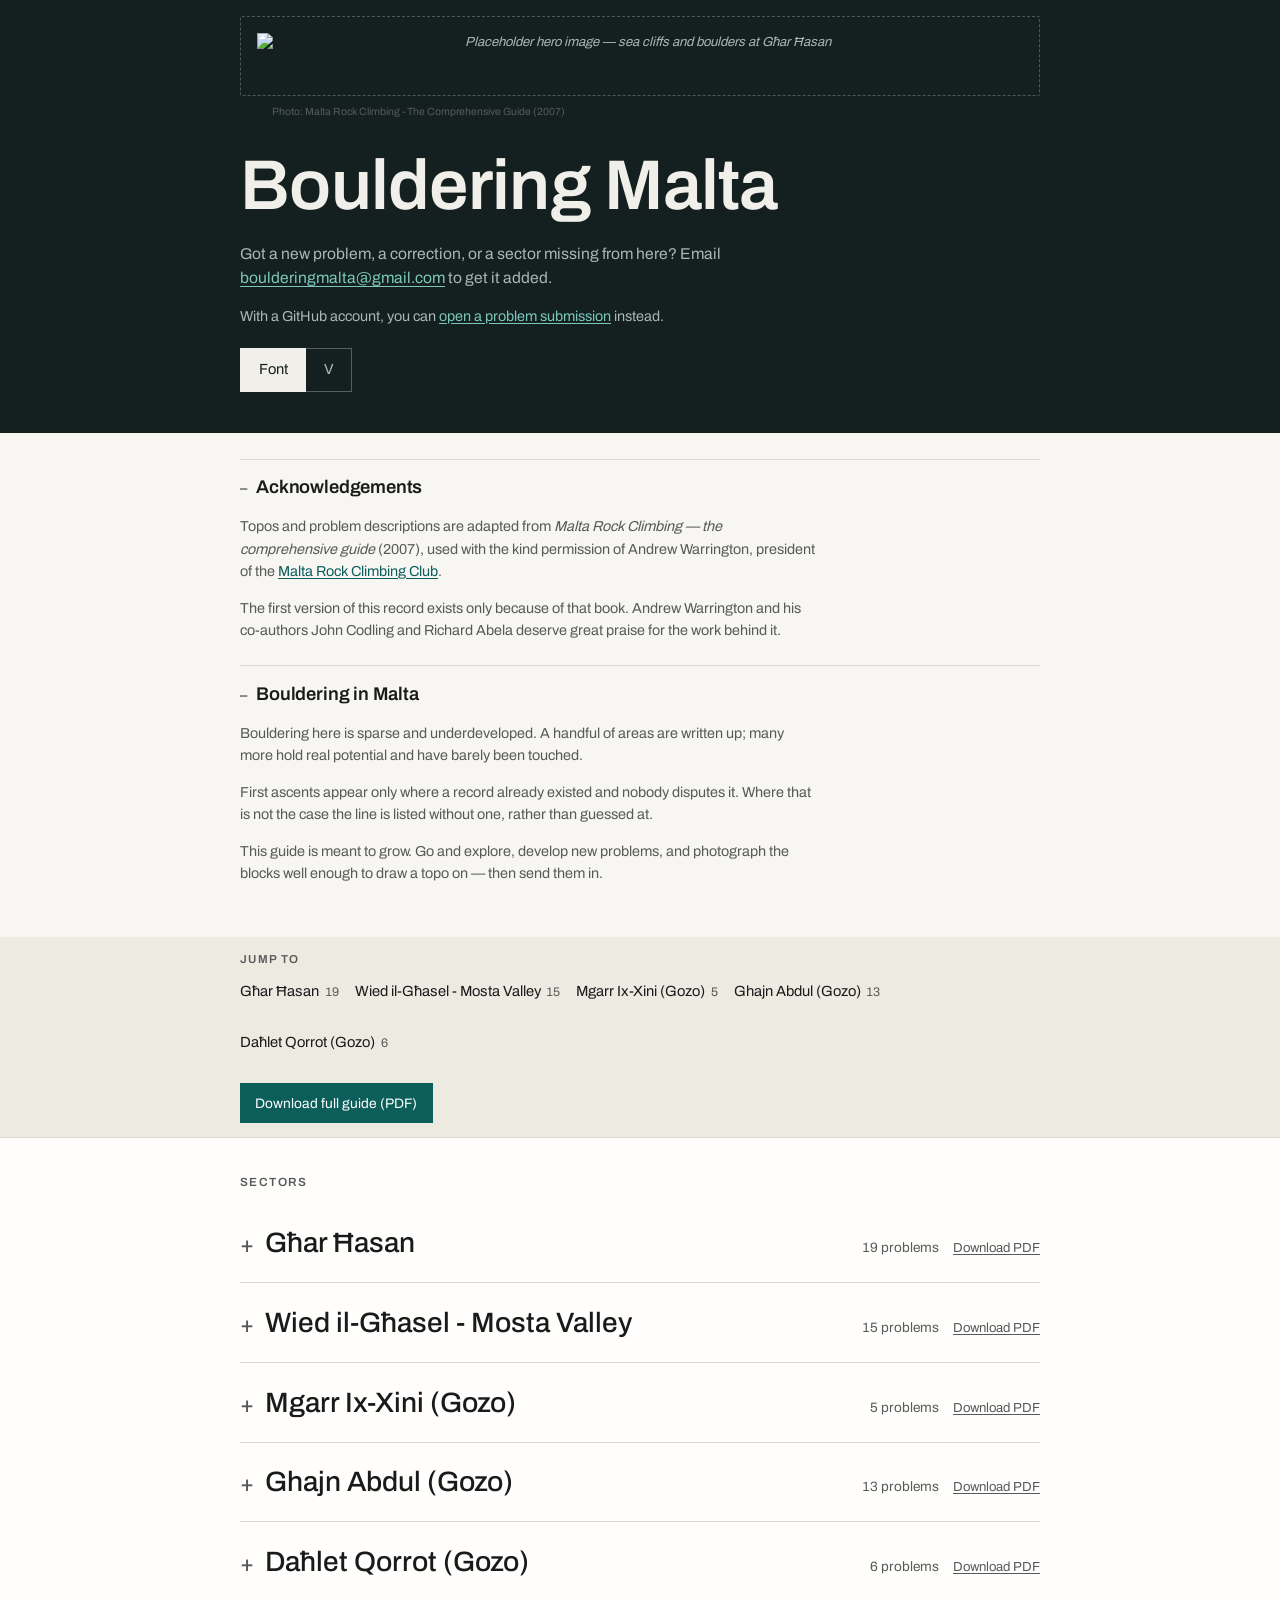
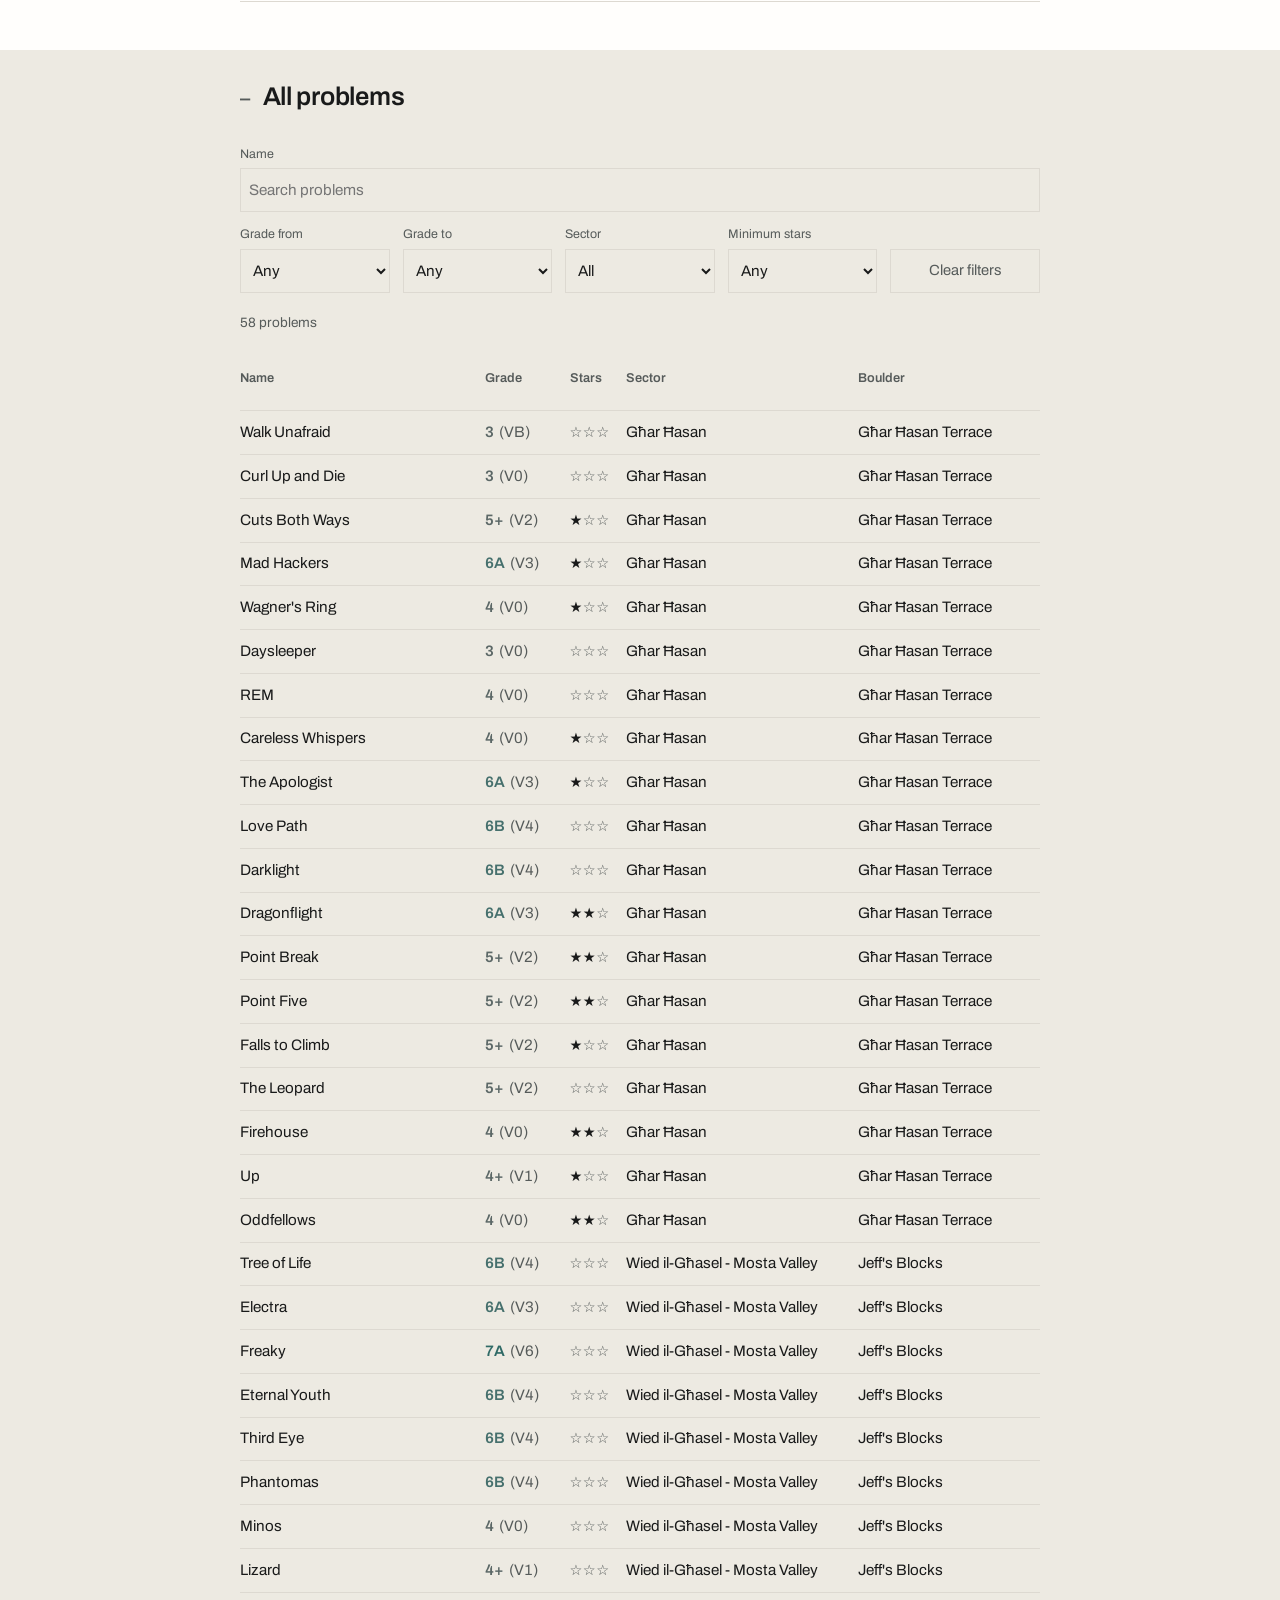
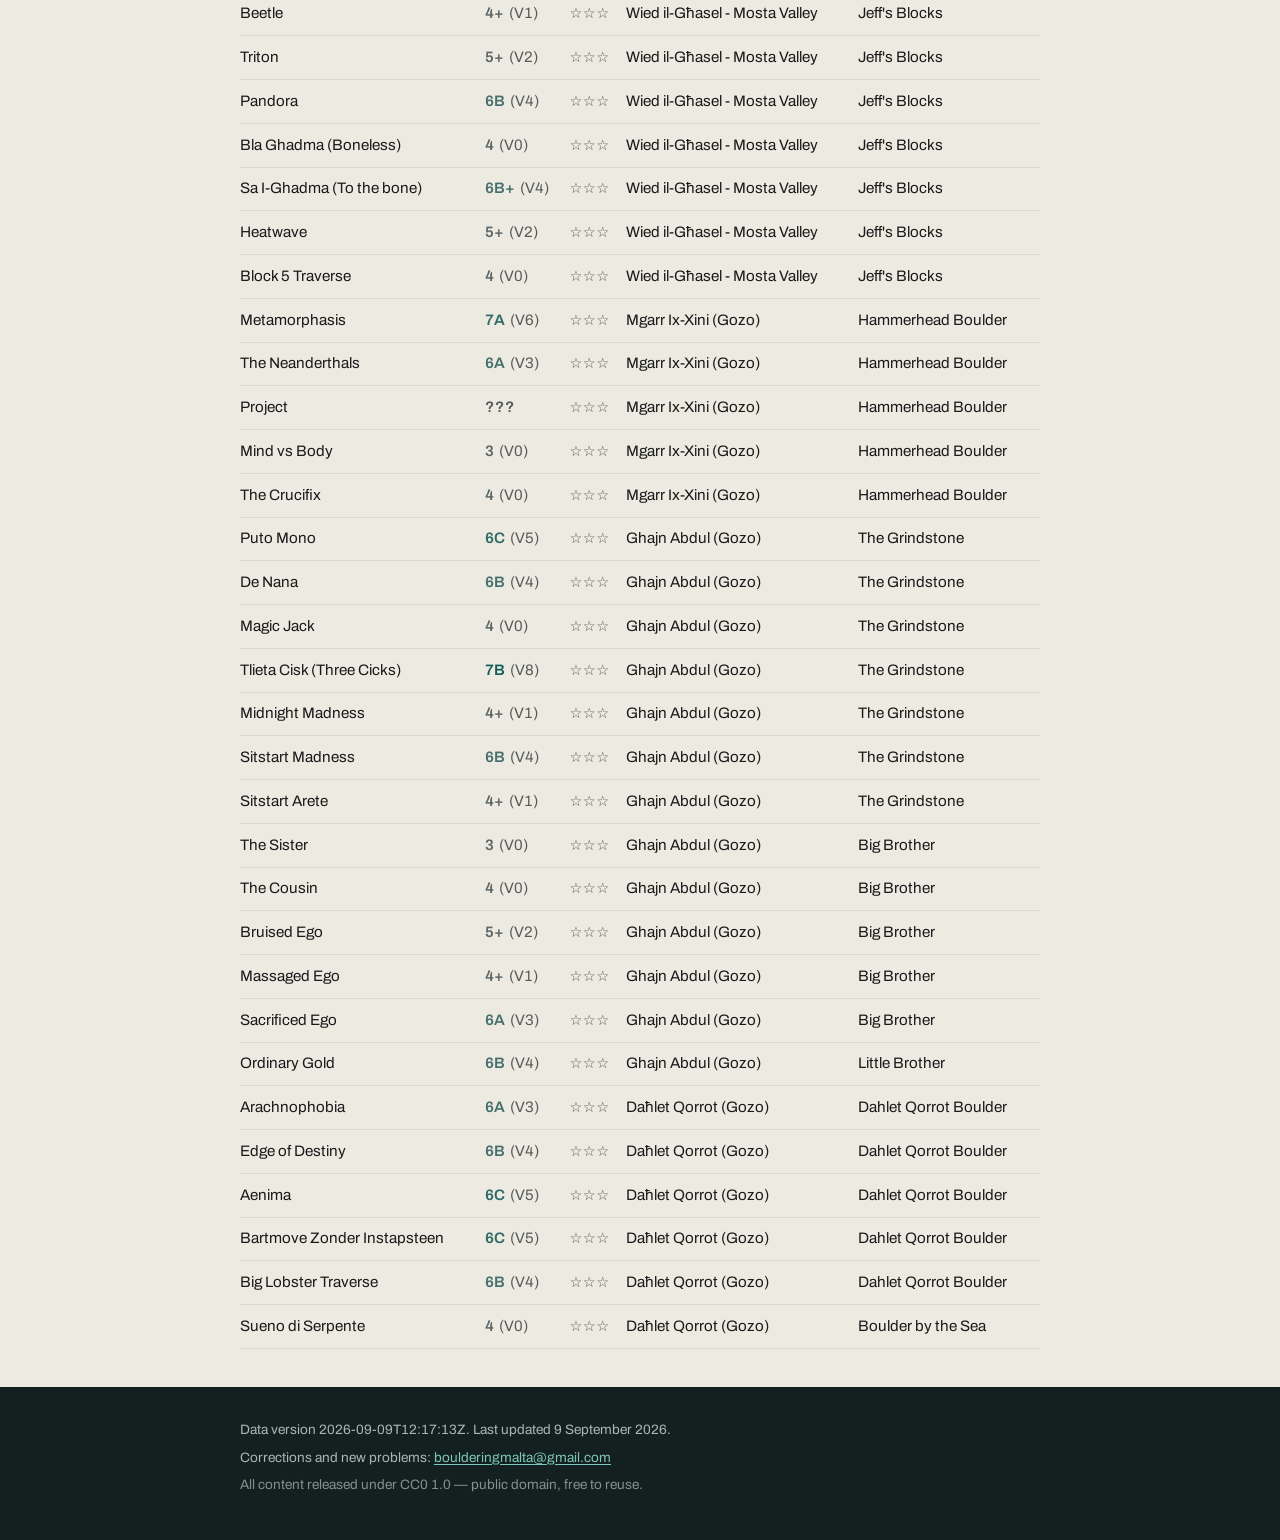
==== index.html @ 11563ea5 "Text changes" ====
<!doctype html>
<html lang="en">
<head>
<meta charset="utf-8">
<meta name="viewport" content="width=device-width, initial-scale=1">
<title>Bouldering Malta</title>
<meta name="description" content="A bouldering guide to Malta. Sectors, topos, grades and problem descriptions. Free to use.">
<meta name="theme-color" content="#14201f">
<link rel="preload" href="fonts/archivo-latin.woff2" as="font" type="font/woff2" crossorigin>
<link rel="preload" href="fonts/archivo-latin-ext.woff2" as="font" type="font/woff2" crossorigin>
<link rel="stylesheet" href="css/style.css">
<link rel="stylesheet" href="css/print.css" media="print">
</head>
<body class="grade-font">

<a class="skip-link" href="#sector-index">Skip to sectors</a>

<header class="band band-cover">
  <div class="band-inner masthead">
    <div id="hero" class="hero"></div>

    <div class="masthead-text">
      <h1>Bouldering Malta</h1>

      <p class="contact">
        Got a new problem, a correction, or a sector missing from here?
        Email <a href="mailto:boulderingmalta@gmail.com" id="contact-email">boulderingmalta@gmail.com</a>
        to get it added.
      </p>
      <p class="contact contact-alt">
        With a GitHub account, you can
        <a href="#" id="issue-link" rel="noopener">open a problem submission</a> instead.
      </p>

      <div class="grade-toggle" role="group" aria-label="Grade scale">
        <button type="button" id="scale-font" class="is-active" aria-pressed="true">Font</button>
        <button type="button" id="scale-v" aria-pressed="false">V</button>
      </div>
    </div>
  </div>
</header>

<main>
  <section class="band band-intro" aria-label="About this guide">
    <div class="band-inner">
      <p id="load-error" class="load-error" hidden>
        The guide data could not be loaded. Check your connection and reload the page.
        If it keeps failing, email <a href="mailto:boulderingmalta@gmail.com">boulderingmalta@gmail.com</a>.
      </p>

      <section class="note" aria-labelledby="ack-h">
        <details open>
          <summary><h2 id="ack-h">Acknowledgements</h2></summary>
          <p>
            Topos and problem descriptions are adapted from
            <cite>Malta Rock Climbing &mdash; the comprehensive guide</cite> (2007), used with
            the kind permission of Andrew Warrington, president of the
            <a href="https://www.climbmalta.com/" rel="noopener">Malta Rock Climbing Club</a>.
          </p>
          <p>
            The first version of this record exists only because of that book. Andrew
            Warrington and his co-authors John Codling and Richard Abela deserve great
            praise for the work behind it.
          </p>
        </details>
      </section>

      <section class="note" aria-labelledby="about-h">
        <details open>
          <summary><h2 id="about-h">Bouldering in Malta</h2></summary>
          <p>
            Bouldering here is sparse and underdeveloped. A handful of areas are written up;
            many more hold real potential and have barely been touched.
          </p>
          <p>
            First ascents appear only where a record already existed and nobody disputes it.
            Where that is not the case the line is listed without one, rather than guessed at.
          </p>
          <p>
            This guide is meant to grow. Go and explore, develop new problems, and photograph
            the blocks well enough to draw a topo on &mdash; then send them in.
          </p>
        </details>
      </section>
    </div>
  </section>

  <nav id="sector-index" class="band band-jump" aria-label="Jump to a sector">
    <div class="band-inner jump">
      <span class="jump-label">Jump to</span>
      <ul id="sector-index-list" class="jump-list"></ul>
      <button type="button" id="print-all" class="btn btn-solid">Download full guide (PDF)</button>
    </div>
  </nav>

  <div class="band band-sectors">
    <div class="band-inner">
      <h2 class="band-title">Sectors</h2>
      <div id="sectors"></div>
    </div>
  </div>

  <section id="catalog" class="band band-catalog catalog" aria-labelledby="catalog-h">
    <div class="band-inner">
    <details id="catalog-details" open>
      <summary><h2 id="catalog-h">All problems</h2></summary>

      <div class="filters">
        <div class="filter filter-name">
          <label for="f-name">Name</label>
          <input type="search" id="f-name" placeholder="Search problems" autocomplete="off">
        </div>
        <div class="filter">
          <label for="f-grade-from">Grade from</label>
          <select id="f-grade-from"></select>
        </div>
        <div class="filter">
          <label for="f-grade-to">Grade to</label>
          <select id="f-grade-to"></select>
        </div>
        <div class="filter">
          <label for="f-sector">Sector</label>
          <select id="f-sector"></select>
        </div>
        <div class="filter">
          <label for="f-stars">Minimum stars</label>
          <select id="f-stars">
            <option value="0">Any</option>
            <option value="1">★</option>
            <option value="2">★★</option>
            <option value="3">★★★</option>
          </select>
        </div>
        <button type="button" id="f-clear" class="btn btn-quiet">Clear filters</button>
      </div>

      <p id="result-count" class="result-count" aria-live="polite"></p>
      <p id="no-results" class="no-results" hidden>No problems match these filters.</p>

      <table id="catalog-table" class="catalog-table">
        <thead>
          <tr>
            <th scope="col">Name</th>
            <th scope="col" aria-sort="none" id="th-grade">
              <button type="button" id="sort-grade">Grade<span class="sort-mark" aria-hidden="true"></span></button>
            </th>
            <th scope="col">Stars</th>
            <th scope="col">Sector</th>
            <th scope="col">Boulder</th>
          </tr>
        </thead>
        <tbody id="catalog-body"></tbody>
      </table>
    </details>
    </div>
  </section>
</main>

<footer class="band band-footer page-footer">
  <div class="band-inner">
  <p id="footer-meta"></p>
  <p>
    Corrections and new problems:
    <a href="mailto:boulderingmalta@gmail.com">boulderingmalta@gmail.com</a>
  </p>
  <p class="licence">All content released under CC0 1.0 — public domain, free to reuse.</p>
  </div>
</footer>

<div id="print-footer" class="print-footer" aria-hidden="true"></div>

<div id="lightbox" class="lightbox" hidden role="dialog" aria-modal="true" aria-labelledby="lb-caption">
  <button type="button" id="lb-close" class="lb-close" aria-label="Close image">&times;</button>
  <div class="lb-stage" id="lb-stage"></div>
  <p class="lb-caption" id="lb-caption"></p>
</div>

<script type="module" src="js/app.js"></script>
</body>
</html>
---- css/style.css ----
/* Malta Bouldering — screen styles
   Type-led, near-black on off-white, one accent, no decorative borders. */

/* Archivo, self-hosted so the guide pulls nothing from a third party.

   These are Google's own subset builds of the variable font, so one file per
   subset covers the whole 100-900 weight axis — hence `font-weight: 100 900`
   rather than a file per weight. The latin-ext file is not optional here: it
   carries Ħ ħ Ġ ġ Ż ż Ċ ċ, without which Maltese sector names break mid-word.

   Licence: SIL OFL 1.1, see fonts/OFL.txt. */
@font-face {
  font-family: "Archivo";
  font-style: normal;
  font-weight: 100 900;
  font-display: swap;
  src: url("../fonts/archivo-latin.woff2") format("woff2");
  unicode-range: U+0000-00FF, U+0131, U+0152-0153, U+02BB-02BC, U+02C6, U+02DA,
    U+02DC, U+0304, U+0308, U+0329, U+2000-206F, U+20AC, U+2122, U+2191, U+2193,
    U+2212, U+2215, U+FEFF, U+FFFD;
}
@font-face {
  font-family: "Archivo";
  font-style: normal;
  font-weight: 100 900;
  font-display: swap;
  src: url("../fonts/archivo-latin-ext.woff2") format("woff2");
  unicode-range: U+0100-02BA, U+02BD-02C5, U+02C7-02CC, U+02CE-02D7, U+02DD-02FF,
    U+0304, U+0308, U+0329, U+1D00-1DBF, U+1E00-1E9F, U+1EF2-1EFF, U+2020,
    U+20A0-20AB, U+20AD-20C0, U+2113, U+2C60-2C7F, U+A720-A7FF;
}

:root {
  /* Bands. Each region of the page gets its own tone, edge to edge, so the
     separation comes from the surface rather than from borders or shadows. */
  --deep: #14201f;
  --deep-ink: #f1efe9;
  --deep-soft: #a9b6b3;
  --deep-accent: #7cc7bd;
  --paper: #f7f6f3;
  --raised: #fffefc;
  --tint: #edeae2;

  --bg: #f7f6f3;
  --ink: #191a1a;
  --ink-soft: #565b5a;
  --rule: #ddd9d1;
  --accent: #0b5e5a;
  --accent-soft: #e3ece9;

  /* grade ramp: one hue family, easy (muted) to hard (saturated, dark) */
  --g1: #5c6867;
  --g2: #46706d;
  --g3: #2f6a66;
  --g4: #135e5a;
  --g5: #0a4744;

  /* Both roles are Archivo now. They stay as separate tokens so a second face
     can be reintroduced for either role without touching every rule. */
  --display: "Archivo", ui-sans-serif, system-ui, -apple-system, "Segoe UI", Roboto, sans-serif;
  --text: "Archivo", ui-sans-serif, system-ui, -apple-system, "Segoe UI", Roboto, sans-serif;

  --measure: 36rem;
  --pad: 1.25rem;
}

*, *::before, *::after { box-sizing: border-box; }

html { -webkit-text-size-adjust: 100%; }

body {
  margin: 0;
  background: var(--bg);
  color: var(--ink);
  font-family: var(--text);
  font-size: 17px;
  line-height: 1.55;
  font-variant-numeric: tabular-nums;
}

/* ---------- bands ---------- */

.band { width: 100%; }
.band-inner {
  max-width: 54rem;
  margin: 0 auto;
  padding-left: var(--pad);
  padding-right: var(--pad);
}

.band-cover   { background: var(--deep); color: var(--deep-ink); }
.band-intro   { background: var(--paper); }
.band-jump    { background: var(--tint); border-bottom: 1px solid var(--rule); }
.band-sectors { background: var(--raised); }
.band-catalog { background: var(--tint); }
.band-footer  { background: var(--deep); color: var(--deep-soft); }

.band-intro   > .band-inner { padding-top: 1.6rem; padding-bottom: 1.6rem; }
.band-jump    > .band-inner { padding-top: 0.85rem; padding-bottom: 0.85rem; }
.band-sectors > .band-inner { padding-top: 2.4rem; padding-bottom: 3rem; }
.band-catalog > .band-inner { padding-top: 1rem; padding-bottom: 2.4rem; }
.band-footer  > .band-inner { padding-top: 2rem; padding-bottom: 2.4rem; }

/* The label that opens a band, distinct from the serif headings inside it. */
.band-title {
  font-family: var(--text);
  font-size: 0.74rem;
  font-weight: 600;
  letter-spacing: 0.12em;
  text-transform: uppercase;
  color: var(--ink-soft);
  margin-bottom: 0.9rem;
}

h1, h2, h3 {
  font-family: var(--display);
  font-weight: 600;
  line-height: 1.1;
  margin: 0;
  letter-spacing: -0.01em;
}

h1 { font-size: 2.6rem; }
h2 { font-size: 1.6rem; }
h3 { font-size: 1.22rem; }

p { margin: 0 0 0.9rem; max-width: var(--measure); }

a { color: var(--accent); text-underline-offset: 0.16em; }
a:hover { text-decoration-thickness: 2px; }

:focus-visible {
  outline: 2px solid var(--accent);
  outline-offset: 2px;
}

.skip-link {
  position: absolute;
  left: -9999px;
}
.skip-link:focus {
  left: var(--pad);
  top: 0.5rem;
  z-index: 40;
  background: var(--bg);
  padding: 0.6rem 0.9rem;
}

/* ---------- buttons ---------- */

.btn {
  font: inherit;
  font-size: 0.92rem;
  color: var(--accent);
  background: none;
  border: 1px solid var(--accent);
  border-radius: 0;
  padding: 0.55rem 0.9rem;
  min-height: 44px;
  cursor: pointer;
}
.btn:hover { background: var(--accent-soft); }

/* Whole-guide download: the one solid, deliberate action on the page. */
.btn-solid {
  background: var(--accent);
  border-color: var(--accent);
  color: #fff;
  font-size: 0.86rem;
  padding: 0.5rem 0.9rem;
  min-height: 40px;
  flex: 0 0 auto;
}
.btn-solid:hover { background: #0a4f4b; border-color: #0a4f4b; }

/* Per-sector download: a quiet text link, so it reads as a detail of the row
   it sits in rather than a second call to action. */
.print-sector,
.print-sector:hover {
  background: none;
  border: 0;
  padding: 0;
  min-height: 0;
  font-size: 0.82rem;
  color: var(--ink-soft);
  text-decoration: underline;
  text-underline-offset: 0.18em;
}
.print-sector:hover { color: var(--accent); }
.btn-quiet {
  border-color: var(--rule);
  color: var(--ink-soft);
}

/* ---------- masthead ---------- */

.masthead { padding-top: 0; padding-bottom: 2.6rem; }

.hero { margin: 0 0 1.6rem; }
.hero img { border-radius: 2px; }

.masthead h1 {
  font-size: clamp(2.6rem, 11vw, 4.4rem);
  margin-bottom: 1.1rem;
}

.contact {
  font-size: 0.98rem;
  color: var(--deep-soft);
}
.contact a { color: var(--deep-accent); }
.hero-credit { color: var(--deep-soft); }
.contact-alt { font-size: 0.9rem; }

.grade-toggle {
  display: inline-flex;
  margin-top: 0.4rem;
}
.grade-toggle button {
  font: inherit;
  font-size: 0.92rem;
  min-height: 44px;
  padding: 0.5rem 1.1rem;
  background: none;
  color: var(--deep-soft);
  border: 1px solid rgba(255, 255, 255, 0.28);
  cursor: pointer;
}
.grade-toggle button + button { border-left: 0; }
.grade-toggle button.is-active {
  color: var(--deep);
  background: var(--deep-ink);
  border-color: var(--deep-ink);
}

/* ---------- images ---------- */

/* Anything that will not load shows its alt text in a plain outlined box
   instead of the browser's broken-image glyph. */
img.is-missing {
  display: flex;
  align-items: center;
  justify-content: center;
  text-align: center;
  min-height: 9rem;
  padding: 1rem;
  border: 1px dashed var(--rule);
  color: var(--ink-soft);
  font-size: 0.82rem;
  line-height: 1.35;
  font-style: italic;
}

.hero img { display: block; width: 100%; height: auto; }
/* A missing hero stays a compact strip. Holding open a 16:9 void at the top of
   the page is worse than saying nothing. On the dark cover band the fallback
   needs its own light treatment. */
.hero img.is-missing {
  min-height: 5rem;
  border-color: rgba(255, 255, 255, 0.25);
  color: var(--deep-soft);
}
.hero-credit {
  margin: 0.35rem var(--pad) 0;
  font-size: 0.78rem;
  color: var(--ink-soft);
}

figure { margin: 0 0 1.4rem; }
figure img { display: block; width: 100%; height: auto; }

.topo-btn {
  display: block;
  width: 100%;
  padding: 0;
  border: 0;
  background: none;
  cursor: zoom-in;
}
.topo-btn img.is-missing { aspect-ratio: 4 / 3; }

figcaption {
  font-size: 0.8rem;
  color: var(--ink-soft);
  margin-top: 0.4rem;
}

/* ---------- jump bar ---------- */

/* Navigation, not content. Small sans type on one line, so it can never be
   mistaken for the serif sector headings it points at. */
.jump {
  display: flex;
  align-items: baseline;
  flex-wrap: wrap;
  gap: 0.5rem 0.9rem;
}

.jump-label {
  font-size: 0.72rem;
  font-weight: 600;
  letter-spacing: 0.12em;
  text-transform: uppercase;
  color: var(--ink-soft);
}

.jump-list {
  display: flex;
  flex-wrap: wrap;
  gap: 0.3rem 1rem;
  list-style: none;
  margin: 0;
  padding: 0;
  flex: 1 1 auto;
}
.jump-list a {
  display: inline-flex;
  align-items: baseline;
  gap: 0.35rem;
  min-height: 44px;
  align-content: center;
  font-size: 0.92rem;
  color: var(--ink);
  text-decoration: none;
}
.jump-list a:hover .jump-name { text-decoration: underline; }
.jump-list .count { font-size: 0.78rem; color: var(--ink-soft); }

/* ---------- sectors ---------- */

.sector {
  border-top: 1px solid var(--rule);
}
.sector:first-of-type { border-top: 0; }
.sector:last-of-type { border-bottom: 1px solid var(--rule); }

.sector > summary {
  display: flex;
  align-items: baseline;
  gap: 0.9rem;
  flex-wrap: wrap;
  padding: 1.1rem 0;
  cursor: pointer;
  list-style: none;
  min-height: 44px;
}
.sector > summary::-webkit-details-marker { display: none; }

.sector-name {
  font-family: var(--display);
  font-weight: 500;
  font-size: 1.75rem;
  flex: 1 1 auto;
}
.sector-name::before {
  content: "+";
  display: inline-block;
  width: 1.1em;
  color: var(--ink-soft);
  font-family: var(--text);
  font-size: 0.8em;
}
.sector[open] .sector-name::before { content: "–"; }

.sector-count {
  font-size: 0.85rem;
  color: var(--ink-soft);
}

.sector-body { padding: 0.2rem 0 2.6rem; }

.sector-notes { margin: 0 0 1.6rem; }
.sector-notes dt {
  font-size: 0.78rem;
  color: var(--ink-soft);
  margin-top: 0.9rem;
}
.sector-notes dd {
  margin: 0.15rem 0 0;
  max-width: var(--measure);
}

.coords {
  font-size: 0.95rem;
}

/* ---------- boulders ---------- */

.boulder {
  padding: 1.8rem 0 0;
  scroll-margin-top: 1rem;
}
.boulder h3 { margin-bottom: 0.5rem; }

.climbs {
  list-style: none;
  margin: 0.6rem 0 0;
  padding: 0;
}

.climb {
  padding: 0.55rem 0;
  border-top: 1px solid var(--rule);
  scroll-margin-top: 1rem;
}
.climb:first-child { border-top: 0; }

.climb-line {
  display: grid;
  grid-template-columns: 1.6rem minmax(0, 1fr) auto;
  column-gap: 0.6rem;
  align-items: baseline;
}
.climb-num {
  color: var(--ink-soft);
  font-size: 0.9rem;
}
.climb-name { font-weight: 600; }
.climb-start {
  color: var(--ink-soft);
  font-size: 0.85rem;
  margin-left: 0.4rem;
  font-weight: 400;
}
.climb-meta {
  display: flex;
  align-items: baseline;
  gap: 0.55rem;
  justify-content: flex-end;
}
.stars {
  color: var(--ink-soft);
  letter-spacing: 0.03em;
  font-size: 0.9rem;
  width: 3.6em;
  text-align: right;
}
.stars .on { color: var(--ink); }

.climb-desc,
.climb-fa {
  grid-column: 2 / -1;
  margin: 0.25rem 0 0;
  font-size: 0.95rem;
  max-width: var(--measure);
}
.climb-fa { color: var(--ink-soft); font-size: 0.85rem; }

.copy-link {
  font: inherit;
  font-size: 0.78rem;
  color: var(--ink-soft);
  background: none;
  border: 0;
  padding: 0.4rem;
  cursor: pointer;
  min-width: 44px;
  min-height: 44px;
}
.copy-link:hover { color: var(--accent); }

.climb-photos {
  grid-column: 2 / -1;
  display: flex;
  flex-wrap: wrap;
  gap: 0.8rem;
  margin-top: 0.7rem;
}
.climb-photos figure { margin: 0; width: 8.5rem; }
.climb-photos img.is-missing { aspect-ratio: 3 / 4; font-size: 0.7rem; min-height: 0; }
.climb-photos figcaption { font-size: 0.72rem; }

/* grade display — both scales in the DOM, inactive one bracketed */

.grade {
  display: inline-flex;
  gap: 0.32em;
  justify-content: flex-end;
  min-width: 6.4em;
  font-weight: 600;
}
body.grade-font .g-v,
body.grade-v .g-font {
  order: 2;
  font-weight: 400;
  color: var(--ink-soft);
}
body.grade-font .g-v::before,
body.grade-v .g-font::before { content: "("; }
body.grade-font .g-v::after,
body.grade-v .g-font::after { content: ")"; }

/* An open project: no grade, so no place on the colour ramp either. */
.grade-project {
  color: var(--ink-soft);
  letter-spacing: 0.06em;
}

.g1 { color: var(--g1); }
.g2 { color: var(--g2); }
.g3 { color: var(--g3); }
.g4 { color: var(--g4); }
.g5 { color: var(--g5); }

.target-flash { animation: flash 1.6s ease-out; }
@keyframes flash {
  0%, 60% { background: var(--accent-soft); }
  100% { background: transparent; }
}

/* ---------- intro notes ---------- */

.note { padding: 0 0 0.4rem; }
.note + .note { margin-top: -0.2rem; }
.note > details[open] { padding-bottom: 0.4rem; }
.note > details > summary { padding: 0.85rem 0; min-height: 0; }
.note h2 { font-size: 1.15rem; }
.note p {
  margin: 0 0 0.9rem;
  font-size: 0.9rem;
  color: var(--ink-soft);
}
.note cite { font-style: italic; }

/* ---------- catalog ---------- */

.catalog { padding: 0; }

.catalog > .band-inner > details { border-top: 0; }
.note > details { border-top: 1px solid var(--rule); }

.catalog > .band-inner > details > summary,
.note > details > summary {
  display: flex;
  align-items: baseline;
  padding: 1.1rem 0;
  cursor: pointer;
  list-style: none;
  min-height: 44px;
}
.catalog > .band-inner > details > summary::-webkit-details-marker,
.note > details > summary::-webkit-details-marker { display: none; }

.catalog h2,
.note h2 { margin-bottom: 0; }
.catalog h2::before,
.note h2::before {
  content: "+";
  display: inline-block;
  width: 1.1em;
  color: var(--ink-soft);
  font-family: var(--text);
  font-size: 0.8em;
}
.catalog > .band-inner > details[open] h2::before,
.note > details[open] h2::before { content: "–"; }

.catalog > .band-inner > details[open] > summary { margin-bottom: 1rem; }

.filters {
  display: grid;
  grid-template-columns: repeat(auto-fit, minmax(9rem, 1fr));
  gap: 0.8rem;
  align-items: end;
  margin-bottom: 1.2rem;
}
.filter { display: flex; flex-direction: column; gap: 0.25rem; }
.filter-name { grid-column: 1 / -1; }
.filter label { font-size: 0.78rem; color: var(--ink-soft); }
.filter input,
.filter select {
  font: inherit;
  font-size: 0.95rem;
  min-height: 44px;
  padding: 0.4rem 0.5rem;
  background: transparent;
  color: var(--ink);
  border: 1px solid var(--rule);
  border-radius: 0;
}

.result-count { font-size: 0.85rem; color: var(--ink-soft); }
.no-results { font-size: 0.95rem; }

.catalog-table {
  width: 100%;
  border-collapse: collapse;
  font-size: 0.95rem;
}
.catalog-table th,
.catalog-table td {
  text-align: left;
  padding: 0.6rem 0.6rem 0.6rem 0;
  border-bottom: 1px solid var(--rule);
  vertical-align: baseline;
}
.catalog-table th {
  font-weight: 600;
  font-size: 0.8rem;
  color: var(--ink-soft);
}
.catalog-table .grade { justify-content: flex-start; min-width: 0; }
#sort-grade {
  font: inherit;
  color: inherit;
  background: none;
  border: 0;
  padding: 0;
  cursor: pointer;
  min-height: 44px;
}
.sort-mark { margin-left: 0.35em; }

.load-error {
  padding: 2rem 0;
  font-size: 1.05rem;
}

/* ---------- footer ---------- */

.page-footer {
  font-size: 0.85rem;
  color: var(--deep-soft);
}
.page-footer p { margin-bottom: 0.4rem; max-width: var(--measure); }
.page-footer a { color: var(--deep-accent); }
.page-footer .licence { color: var(--deep-soft); opacity: 0.75; }

.print-footer { display: none; }

/* ---------- lightbox ---------- */

.lightbox {
  position: fixed;
  inset: 0;
  z-index: 50;
  background: rgba(15, 16, 16, 0.92);
  display: flex;
  flex-direction: column;
  align-items: center;
  justify-content: center;
  padding: 1rem;
}
.lightbox[hidden] { display: none; }

.lb-stage {
  max-width: 100%;
  max-height: 80vh;
  overflow: auto;
  touch-action: pinch-zoom;
  -webkit-overflow-scrolling: touch;
}
.lb-stage img {
  display: block;
  max-width: 100%;
  height: auto;
}
.lb-stage img.is-missing {
  width: min(90vw, 60rem);
  aspect-ratio: 4 / 3;
  font-size: 0.95rem;
}
.lb-caption {
  color: #e9e9e6;
  font-size: 0.85rem;
  margin: 0.9rem 0 0;
  text-align: center;
  max-width: 40rem;
}
.lb-close {
  position: absolute;
  top: 0.5rem;
  right: 0.5rem;
  font-size: 1.8rem;
  line-height: 1;
  min-width: 44px;
  min-height: 44px;
  background: none;
  border: 0;
  color: #fff;
  cursor: pointer;
}

/* ---------- wider screens ---------- */

@media (min-width: 768px) {
  body { font-size: 18px; }
  :root { --pad: 2rem; }

  .masthead {
    padding-top: 1rem;
  }
  .climb-photos figure { width: 10rem; }
}

/* ---------- narrow: catalog becomes stacked cards ---------- */

@media (max-width: 767px) {
  .catalog-table thead { display: none; }
  .catalog-table,
  .catalog-table tbody,
  .catalog-table tr,
  .catalog-table td { display: block; width: 100%; }
  .catalog-table tr {
    padding: 0.8rem 0;
    border-bottom: 1px solid var(--rule);
  }
  .catalog-table td {
    border: 0;
    padding: 0.1rem 0;
    display: flex;
    gap: 0.6rem;
  }
  .catalog-table td::before {
    content: attr(data-label);
    flex: 0 0 5.5rem;
    font-size: 0.78rem;
    color: var(--ink-soft);
  }
  .catalog-table td:first-child::before { display: none; }
  .catalog-table td:first-child {
    font-weight: 600;
    font-size: 1.05rem;
    margin-bottom: 0.2rem;
  }
  .sort-only-desktop { display: none; }
}

@media (prefers-reduced-motion: reduce) {
  * { animation: none !important; transition: none !important; }
}
---- css/print.css ----
/* Malta Bouldering — print / PDF styles.
   Driven by body[data-print-sector] and .print-target set by app.js. */

@page {
  margin: 16mm 14mm 18mm;
}

body {
  background: #fff !important;
  color: #000 !important;
  font-size: 10.5pt;
  line-height: 1.4;
}

a { color: #000 !important; text-decoration: none; }

/* Chrome that never prints */
.skip-link,
.grade-toggle,
.copy-link,
.band-title,
.btn,
.lightbox,
#load-error { display: none !important; }

/* Band tones are a screen device: print is black on white throughout. */
.band,
.band-cover,
.band-jump,
.band-sectors,
.band-catalog,
.band-footer {
  background: none !important;
  color: #000 !important;
  border: 0 !important;
}
.band-inner { max-width: none; padding: 0; }

/* When a print run is active, strip everything but the target sector(s) */
body[data-print-sector] .band-jump,
body[data-print-sector] .masthead,
body[data-print-sector] .sector-index,
body[data-print-sector] .note,
body[data-print-sector] .catalog,
body[data-print-sector] .page-footer { display: none !important; }

body[data-print-sector] .sector:not(.print-target) { display: none !important; }

body[data-print-sector] .sector {
  border: 0;
  page-break-before: always;
}
body[data-print-sector] .sector.print-first { page-break-before: auto; }

body[data-print-sector] .sector > summary {
  padding: 0 0 0.4rem;
  border-bottom: 0.5pt solid #000;
}
body[data-print-sector] .sector-name::before { content: none; }
.sector-name { font-size: 20pt; }

/* Approach, parking and coordinates stay on the first page of the sector */
.sector-notes { page-break-after: avoid; }

/* On paper "Open in maps" is a dead end, so the address is printed out. */
.sector-notes a[href^="http"]::after {
  content: " (" attr(href) ")";
  font-size: 8pt;
  word-break: break-all;
}

/* A boulder carrying two or more topos is taller than a page, and telling the
   browser not to break it just leaves half-empty pages. Let boulders break;
   protect the pieces that genuinely must stay whole instead. */
.boulder {
  padding-top: 12pt;
}
.boulder h3 { page-break-after: avoid; }
figure { page-break-inside: avoid; }

.topo-btn { cursor: default; }
figure img { max-width: 100%; }
img.is-missing {
  border: 0.5pt solid #000;
  background: #fff !important;
  color: #000 !important;
  aspect-ratio: 4 / 3;
}

/* Action photos add pages without navigational value */
.climb-photos { display: none !important; }

/* Both grades always print, whatever the toggle says */
body.grade-font .g-v,
body.grade-v .g-font,
body.grade-font .g-font,
body.grade-v .g-v {
  order: 0;
  color: #000 !important;
  font-weight: 400;
}
body.grade-font .g-font,
body.grade-v .g-font { font-weight: 600; }
body.grade-font .g-v::before,
body.grade-v .g-v::before { content: "("; }
body.grade-font .g-v::after,
body.grade-v .g-v::after { content: ")"; }
body.grade-v .g-font::before,
body.grade-v .g-font::after { content: none; }
.grade span { color: #000 !important; }

.climb { border-top: 0.25pt solid #999; page-break-inside: avoid; }
.stars .on { color: #000; }

/* Repeating page footer */
.print-footer {
  display: block;
  position: fixed;
  bottom: 0;
  left: 0;
  right: 0;
  font-size: 8pt;
  border-top: 0.25pt solid #000;
  padding-top: 3pt;
}
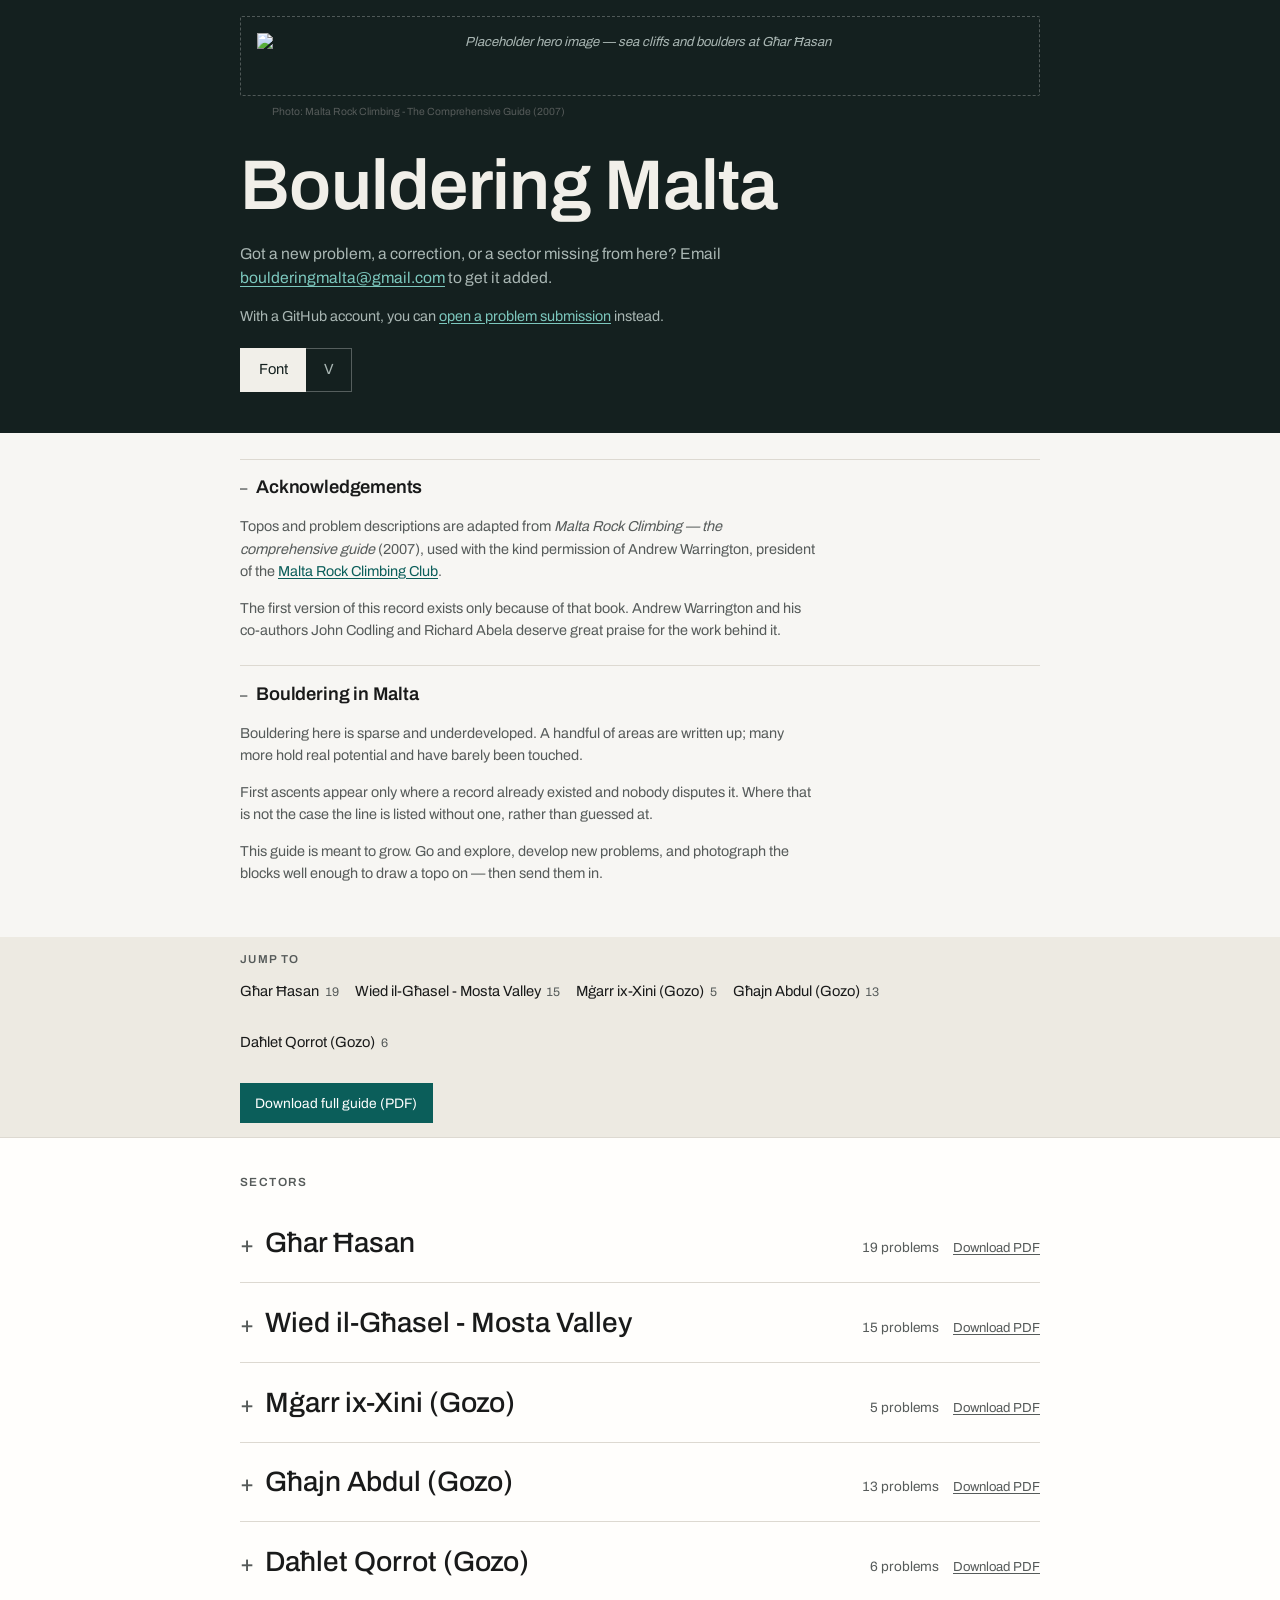
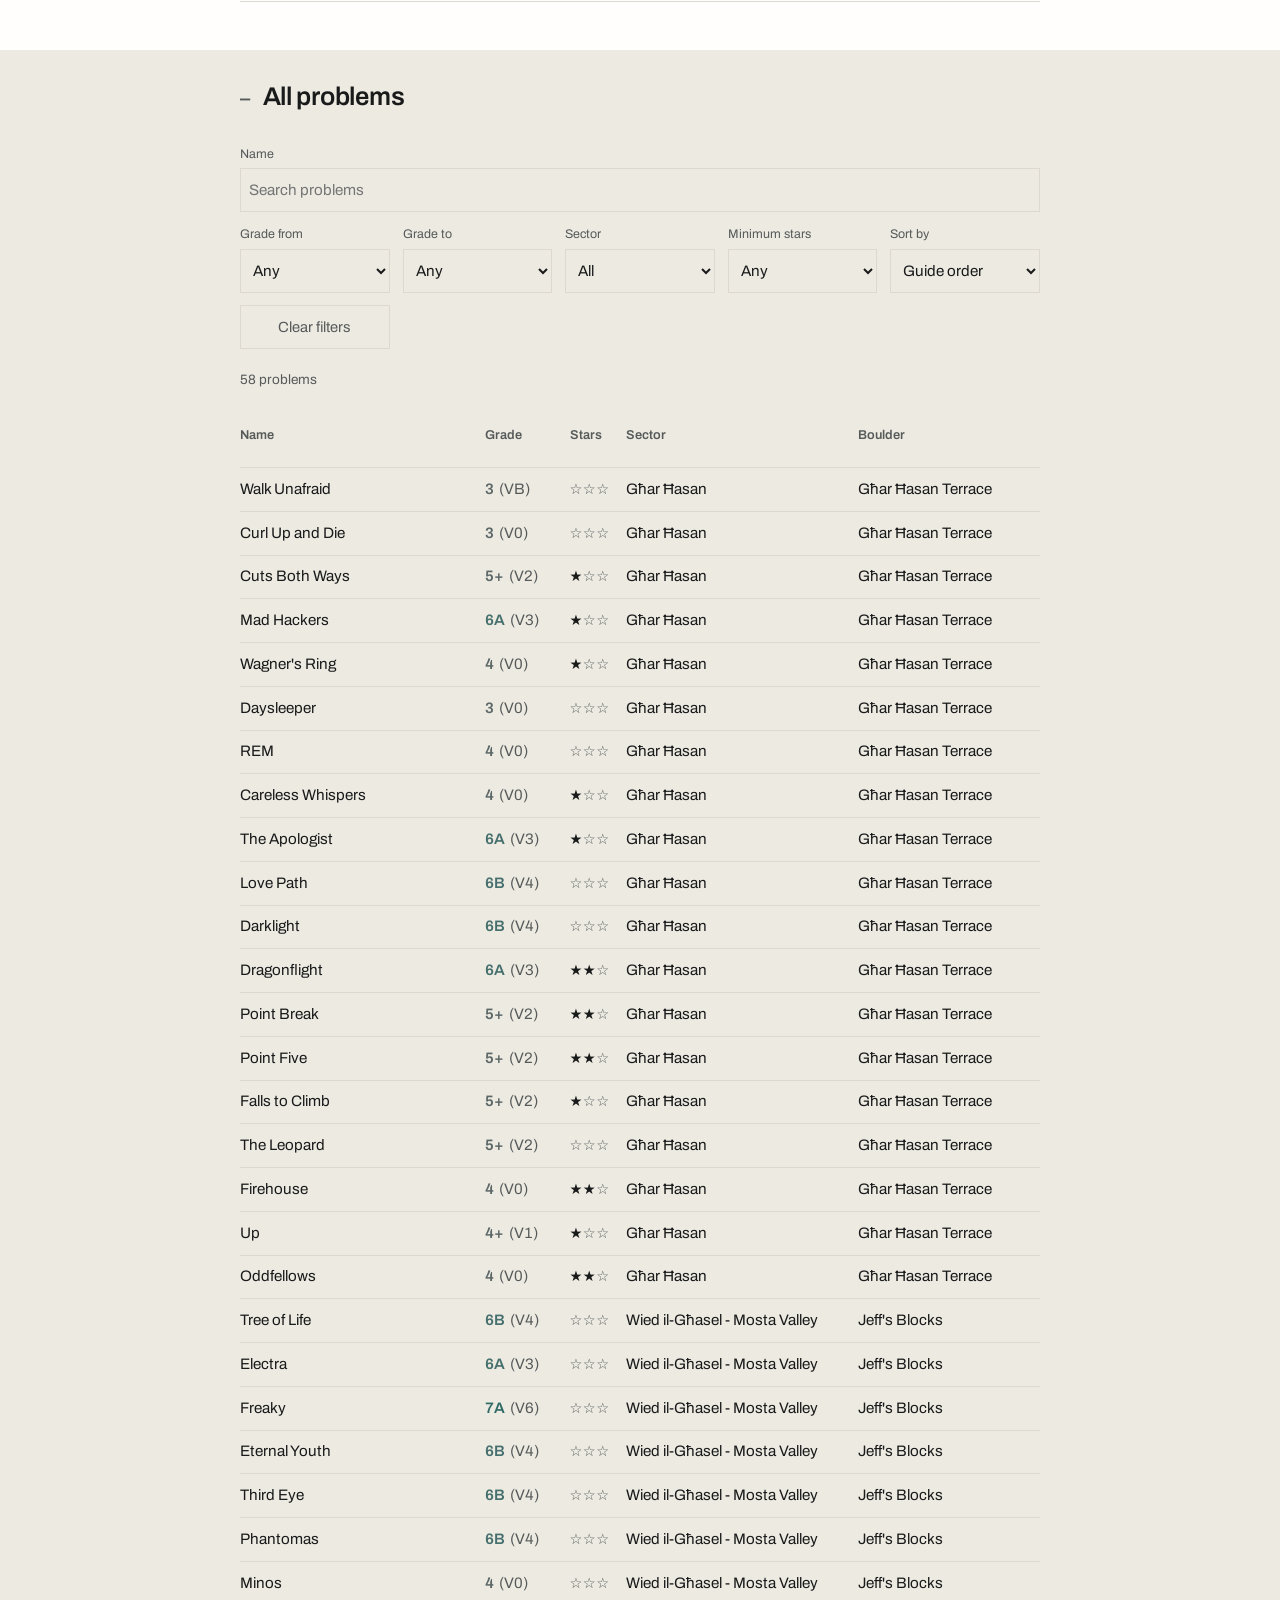
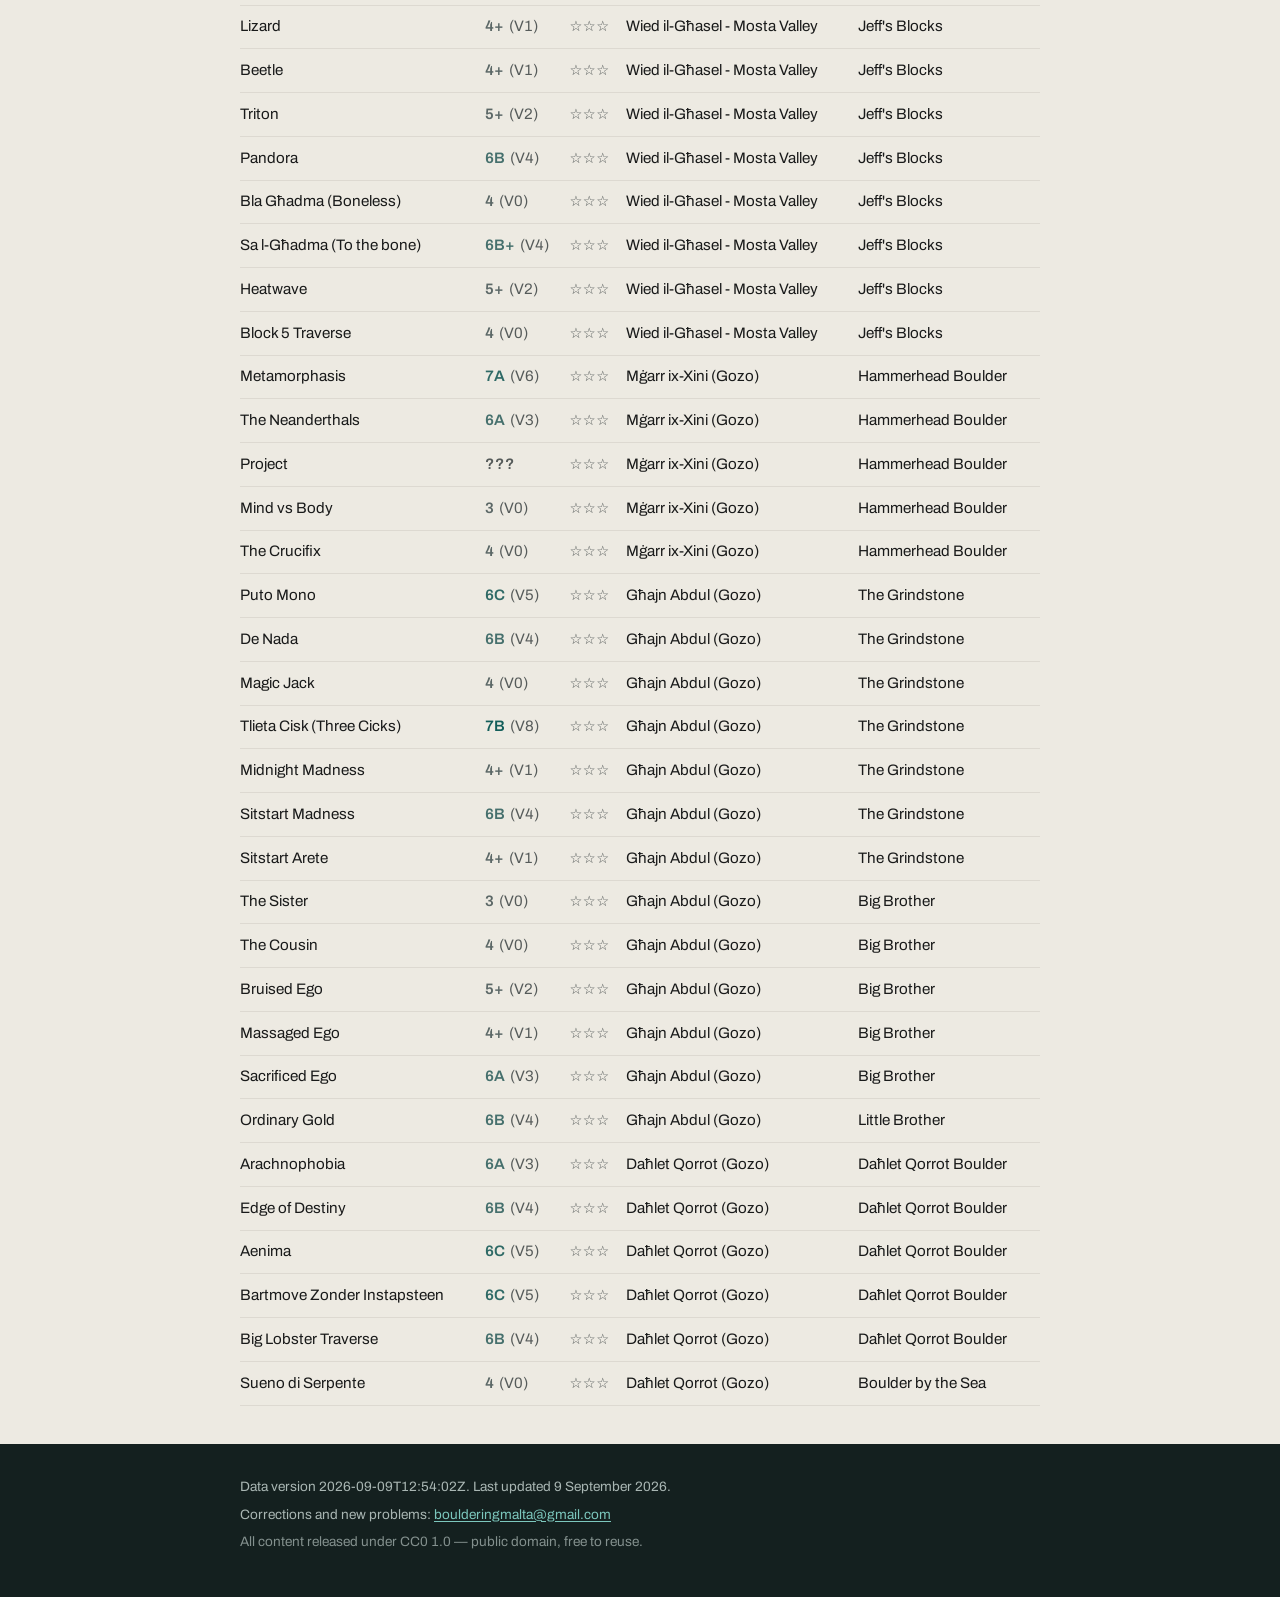
==== commit 17d5a4c3: "Sorting" ====
--- a/index.html
+++ b/index.html
@@ -131,6 +131,20 @@
             <option value="3">★★★</option>
           </select>
         </div>
+        <div class="filter">
+          <label for="f-sort">Sort by</label>
+          <select id="f-sort">
+            <option value="default">Guide order</option>
+            <option value="name:asc">Name (A–Z)</option>
+            <option value="name:desc">Name (Z–A)</option>
+            <option value="grade:asc">Grade (easiest first)</option>
+            <option value="grade:desc">Grade (hardest first)</option>
+            <option value="stars:desc">Stars (most first)</option>
+            <option value="stars:asc">Stars (fewest first)</option>
+            <option value="sector:asc">Sector (A–Z)</option>
+            <option value="boulder:asc">Boulder (A–Z)</option>
+          </select>
+        </div>
         <button type="button" id="f-clear" class="btn btn-quiet">Clear filters</button>
       </div>
 
@@ -140,13 +154,21 @@
       <table id="catalog-table" class="catalog-table">
         <thead>
           <tr>
-            <th scope="col">Name</th>
-            <th scope="col" aria-sort="none" id="th-grade">
-              <button type="button" id="sort-grade">Grade<span class="sort-mark" aria-hidden="true"></span></button>
-            </th>
-            <th scope="col">Stars</th>
-            <th scope="col">Sector</th>
-            <th scope="col">Boulder</th>
+            <th scope="col" aria-sort="none" data-sort="name">
+              <button type="button">Name<span class="sort-mark" aria-hidden="true"></span></button>
+            </th>
+            <th scope="col" aria-sort="none" data-sort="grade">
+              <button type="button">Grade<span class="sort-mark" aria-hidden="true"></span></button>
+            </th>
+            <th scope="col" aria-sort="none" data-sort="stars">
+              <button type="button">Stars<span class="sort-mark" aria-hidden="true"></span></button>
+            </th>
+            <th scope="col" aria-sort="none" data-sort="sector">
+              <button type="button">Sector<span class="sort-mark" aria-hidden="true"></span></button>
+            </th>
+            <th scope="col" aria-sort="none" data-sort="boulder">
+              <button type="button">Boulder<span class="sort-mark" aria-hidden="true"></span></button>
+            </th>
           </tr>
         </thead>
         <tbody id="catalog-body"></tbody>
--- a/css/style.css
+++ b/css/style.css
@@ -600,7 +600,8 @@
   color: var(--ink-soft);
 }
 .catalog-table .grade { justify-content: flex-start; min-width: 0; }
-#sort-grade {
+
+.catalog-table th[data-sort] button {
   font: inherit;
   color: inherit;
   background: none;
@@ -608,7 +609,11 @@
   padding: 0;
   cursor: pointer;
   min-height: 44px;
-}
+  text-align: left;
+  white-space: nowrap;
+}
+.catalog-table th[data-sort] button:hover { color: var(--ink); }
+.catalog-table th.is-sorted { color: var(--ink); }
 .sort-mark { margin-left: 0.35em; }
 
 .load-error {
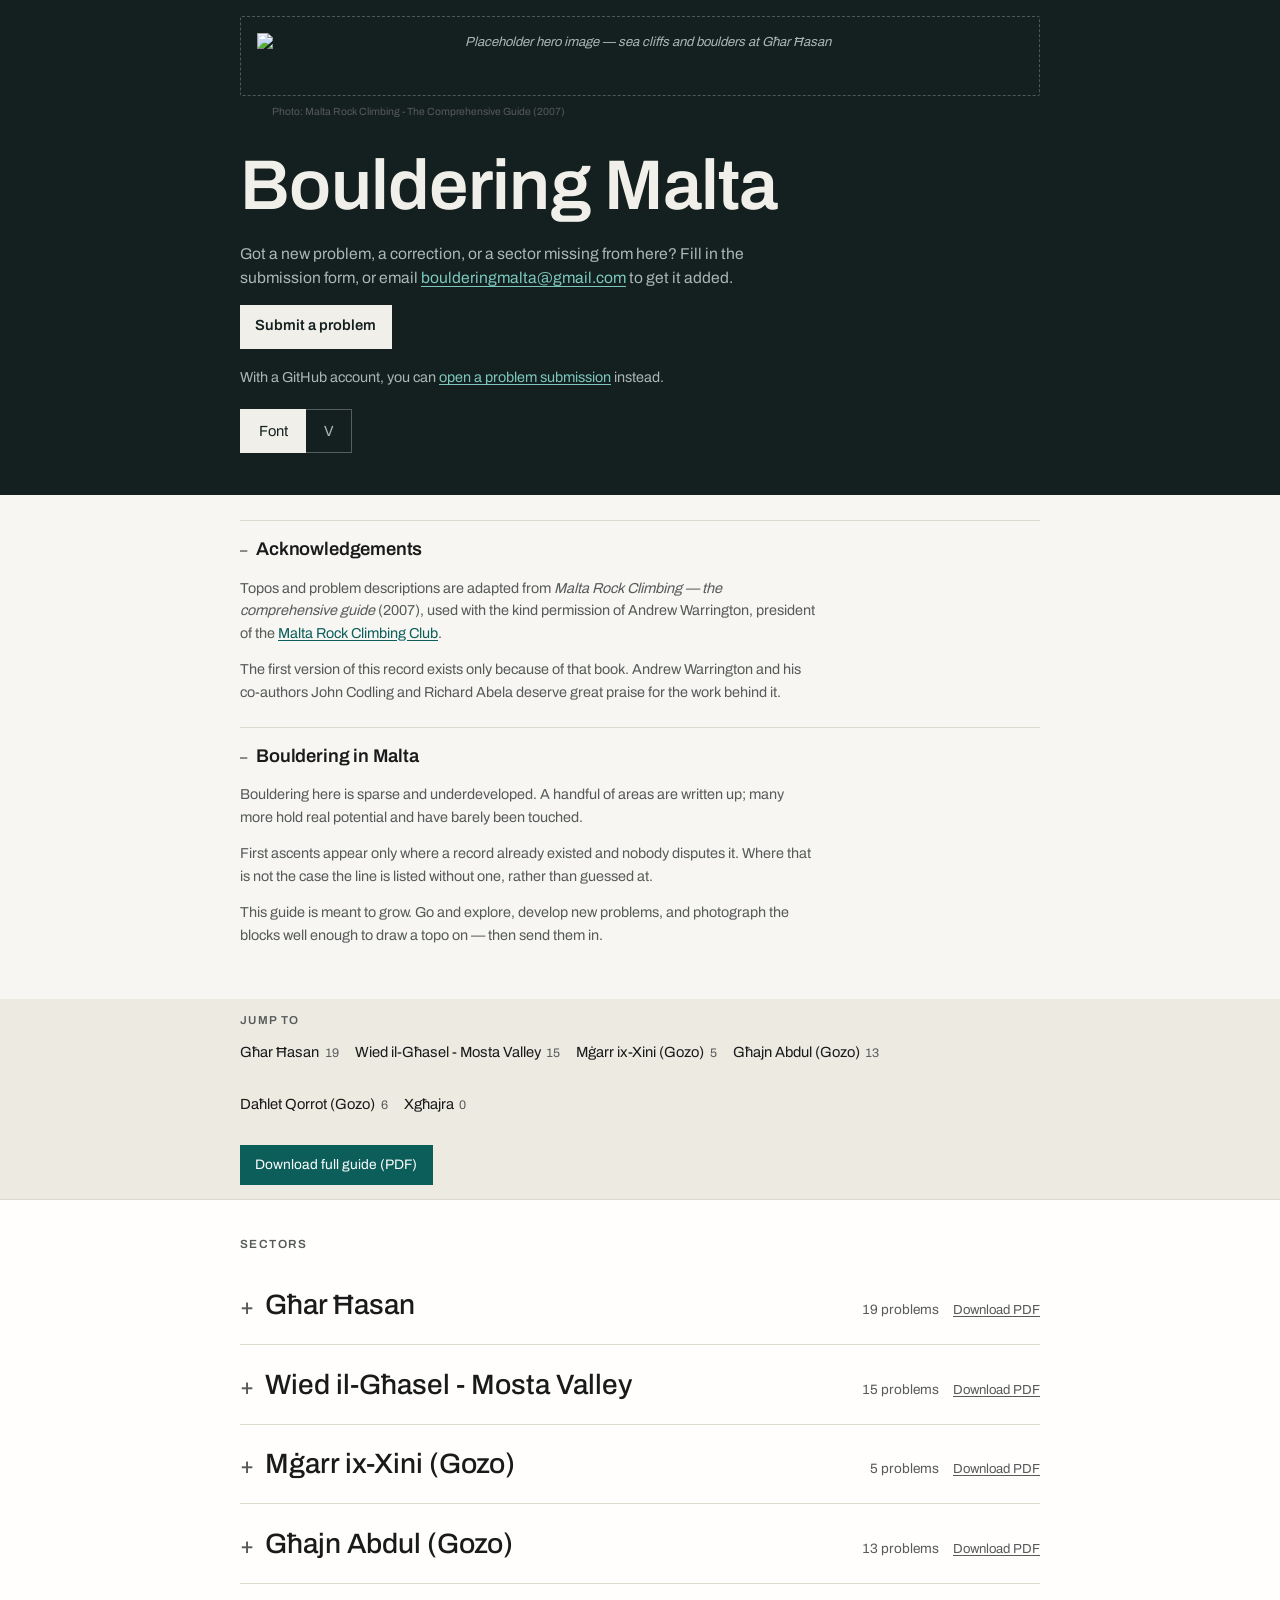
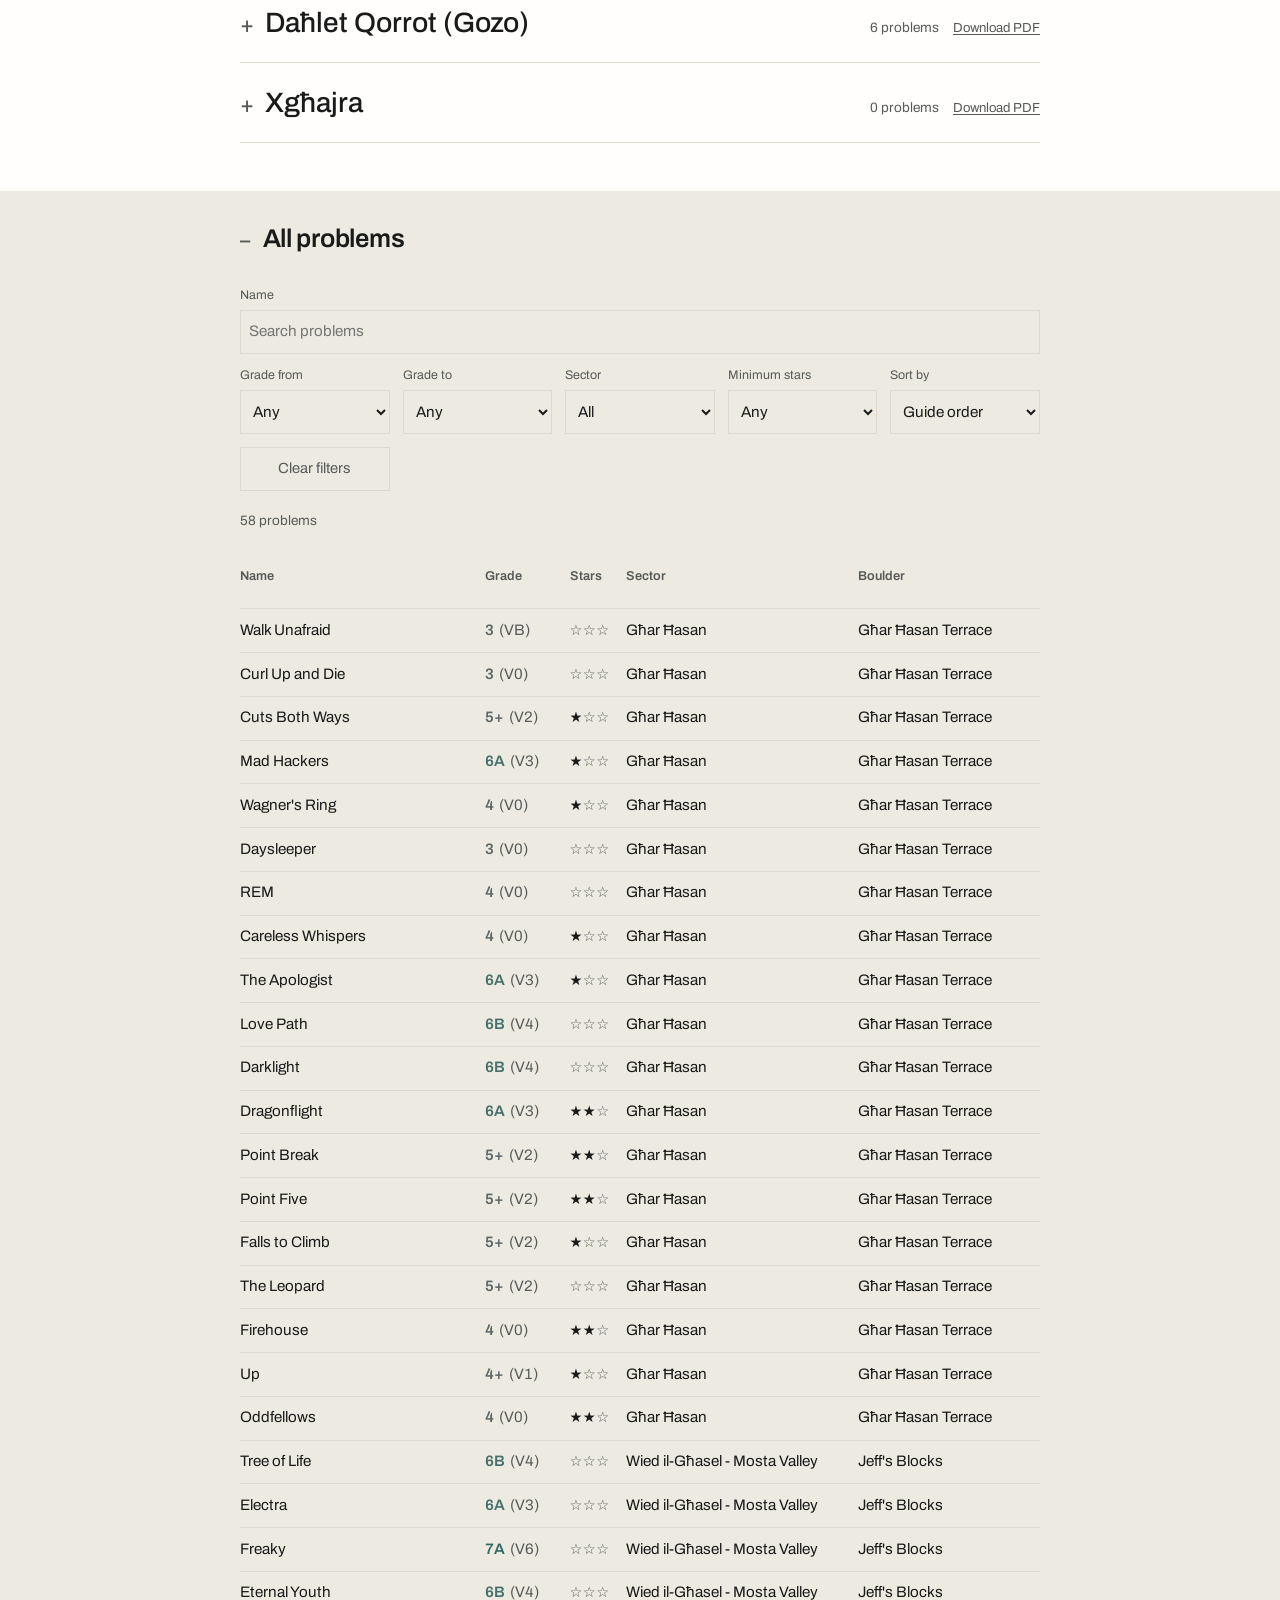
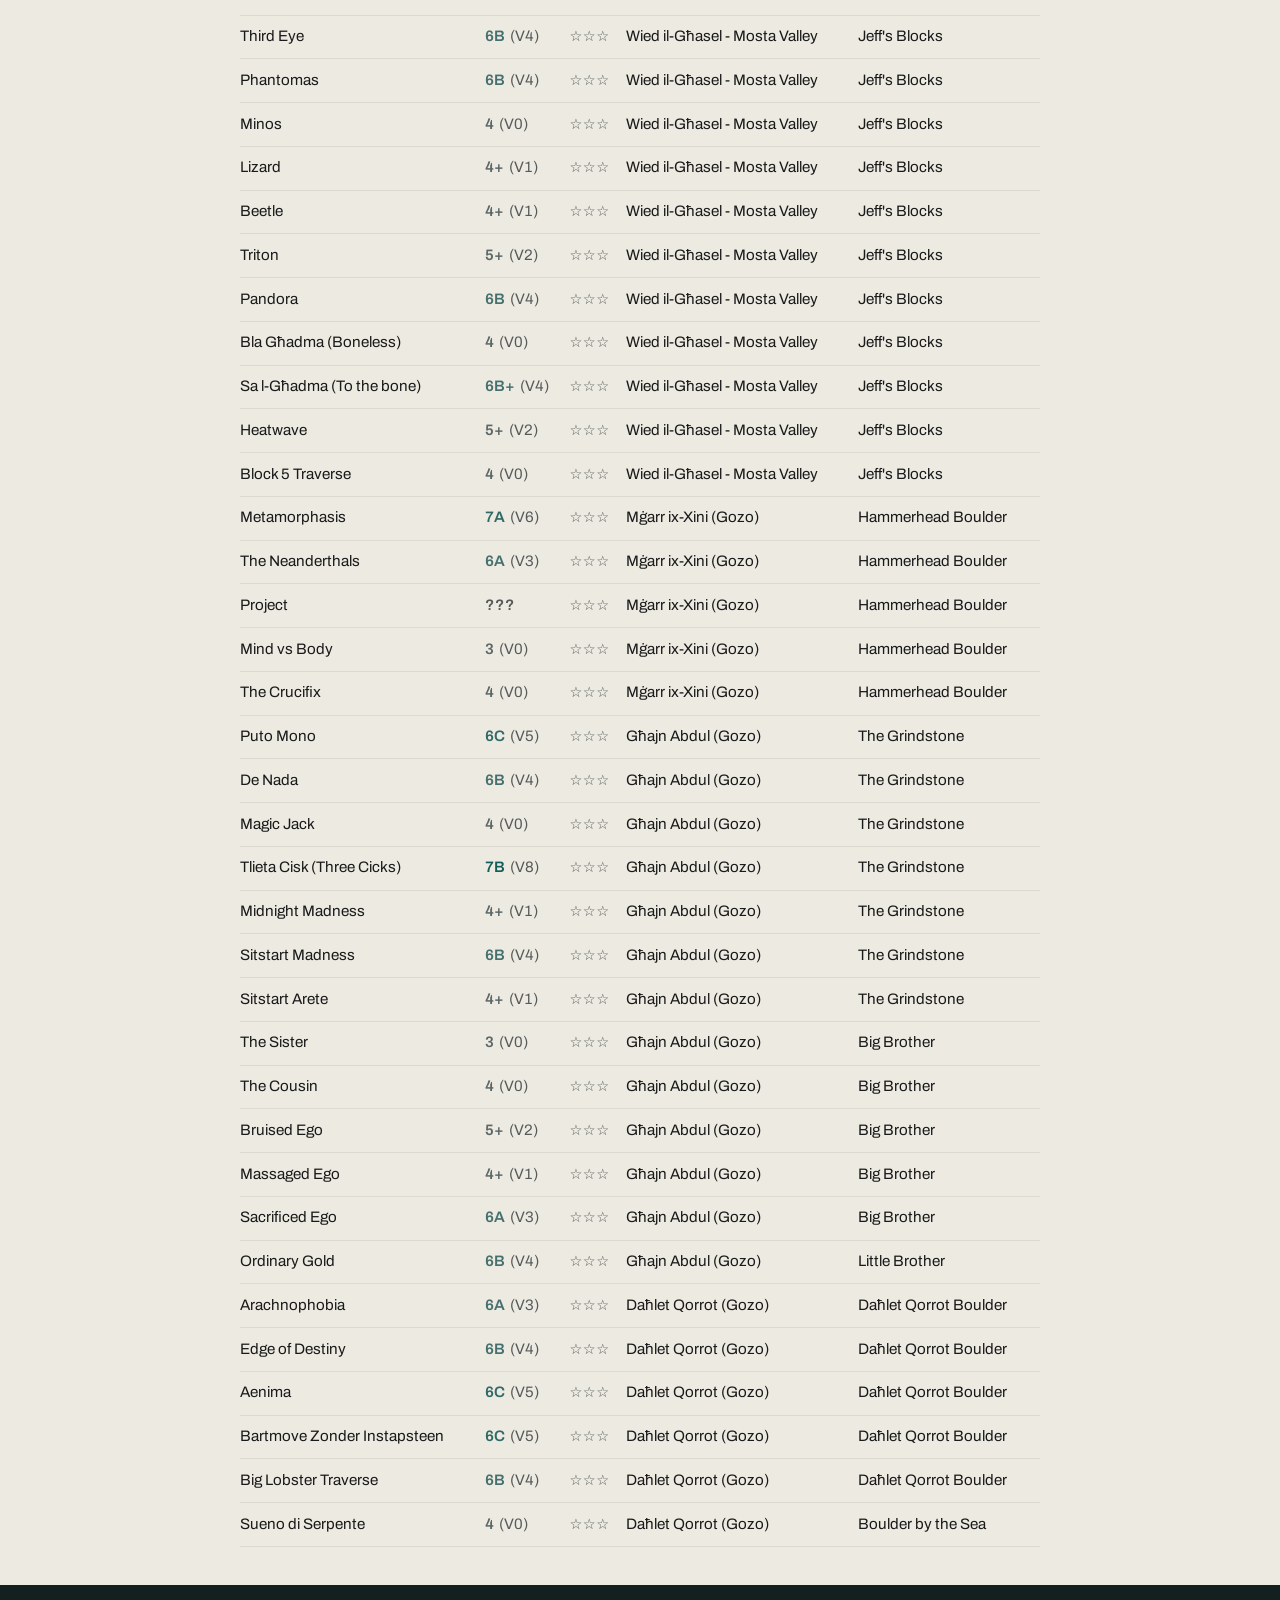
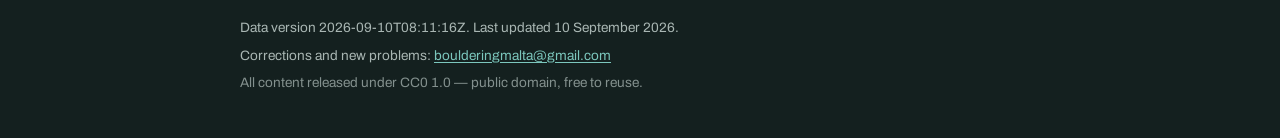
==== commit 6d0cc7f2: "Add button" ====
--- a/index.html
+++ b/index.html
@@ -24,9 +24,16 @@
 
       <p class="contact">
         Got a new problem, a correction, or a sector missing from here?
-        Email <a href="mailto:boulderingmalta@gmail.com" id="contact-email">boulderingmalta@gmail.com</a>
+        Fill in the submission form, or email
+        <a href="mailto:boulderingmalta@gmail.com" id="contact-email">boulderingmalta@gmail.com</a>
         to get it added.
       </p>
+
+      <p class="cover-actions">
+        <a class="btn btn-cover" href="https://forms.gle/2o2iVbJeak1DbCrz5"
+           target="_blank" rel="noopener">Submit a problem</a>
+      </p>
+
       <p class="contact contact-alt">
         With a GitHub account, you can
         <a href="#" id="issue-link" rel="noopener">open a problem submission</a> instead.
--- a/css/style.css
+++ b/css/style.css
@@ -172,6 +172,23 @@
   flex: 0 0 auto;
 }
 .btn-solid:hover { background: #0a4f4b; border-color: #0a4f4b; }
+
+/* The accent green is nearly as dark as the cover band, so the call to action
+   there inverts instead: light fill, dark text. */
+.cover-actions { margin: 0 0 1.1rem; max-width: none; }
+.btn-cover {
+  display: inline-block;
+  background: var(--deep-ink);
+  border-color: var(--deep-ink);
+  color: var(--deep);
+  font-weight: 600;
+  text-decoration: none;
+}
+.btn-cover:hover {
+  background: #fff;
+  border-color: #fff;
+  color: var(--deep);
+}
 
 /* Per-sector download: a quiet text link, so it reads as a detail of the row
    it sits in rather than a second call to action. */
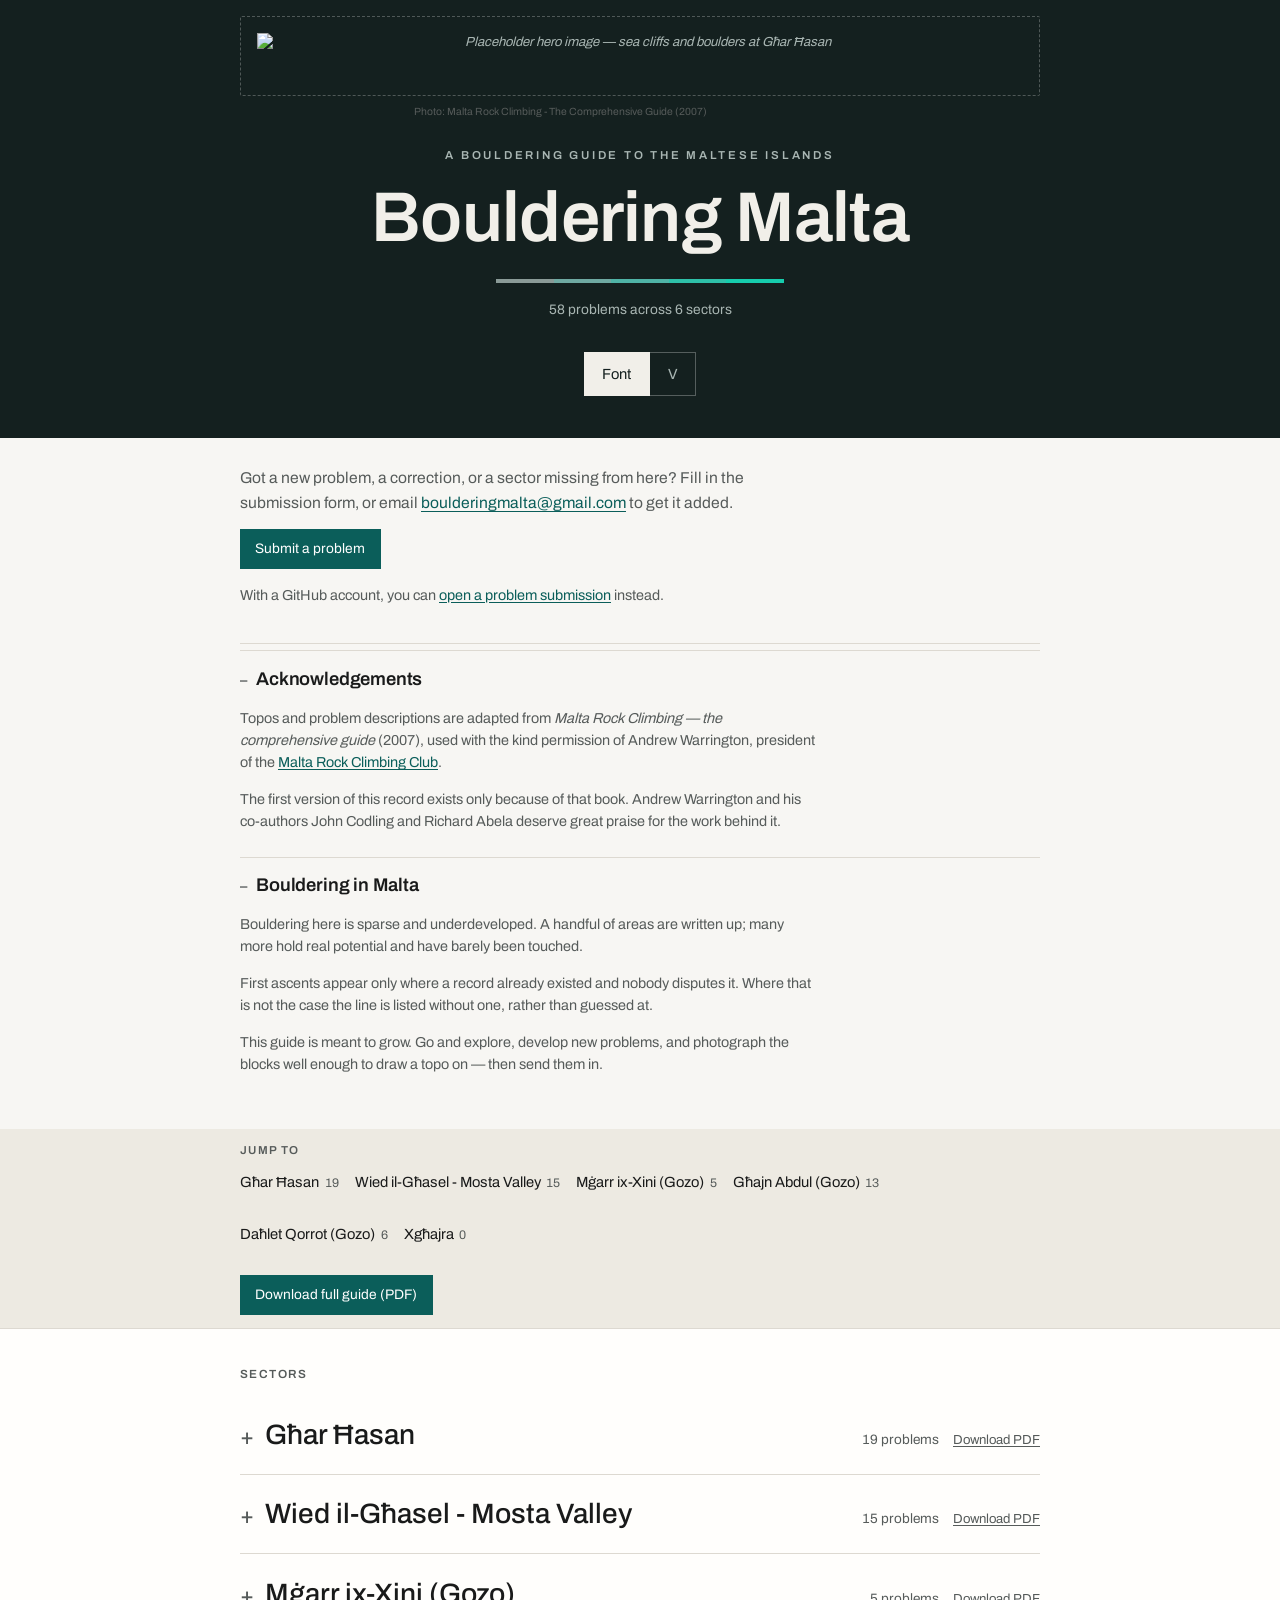
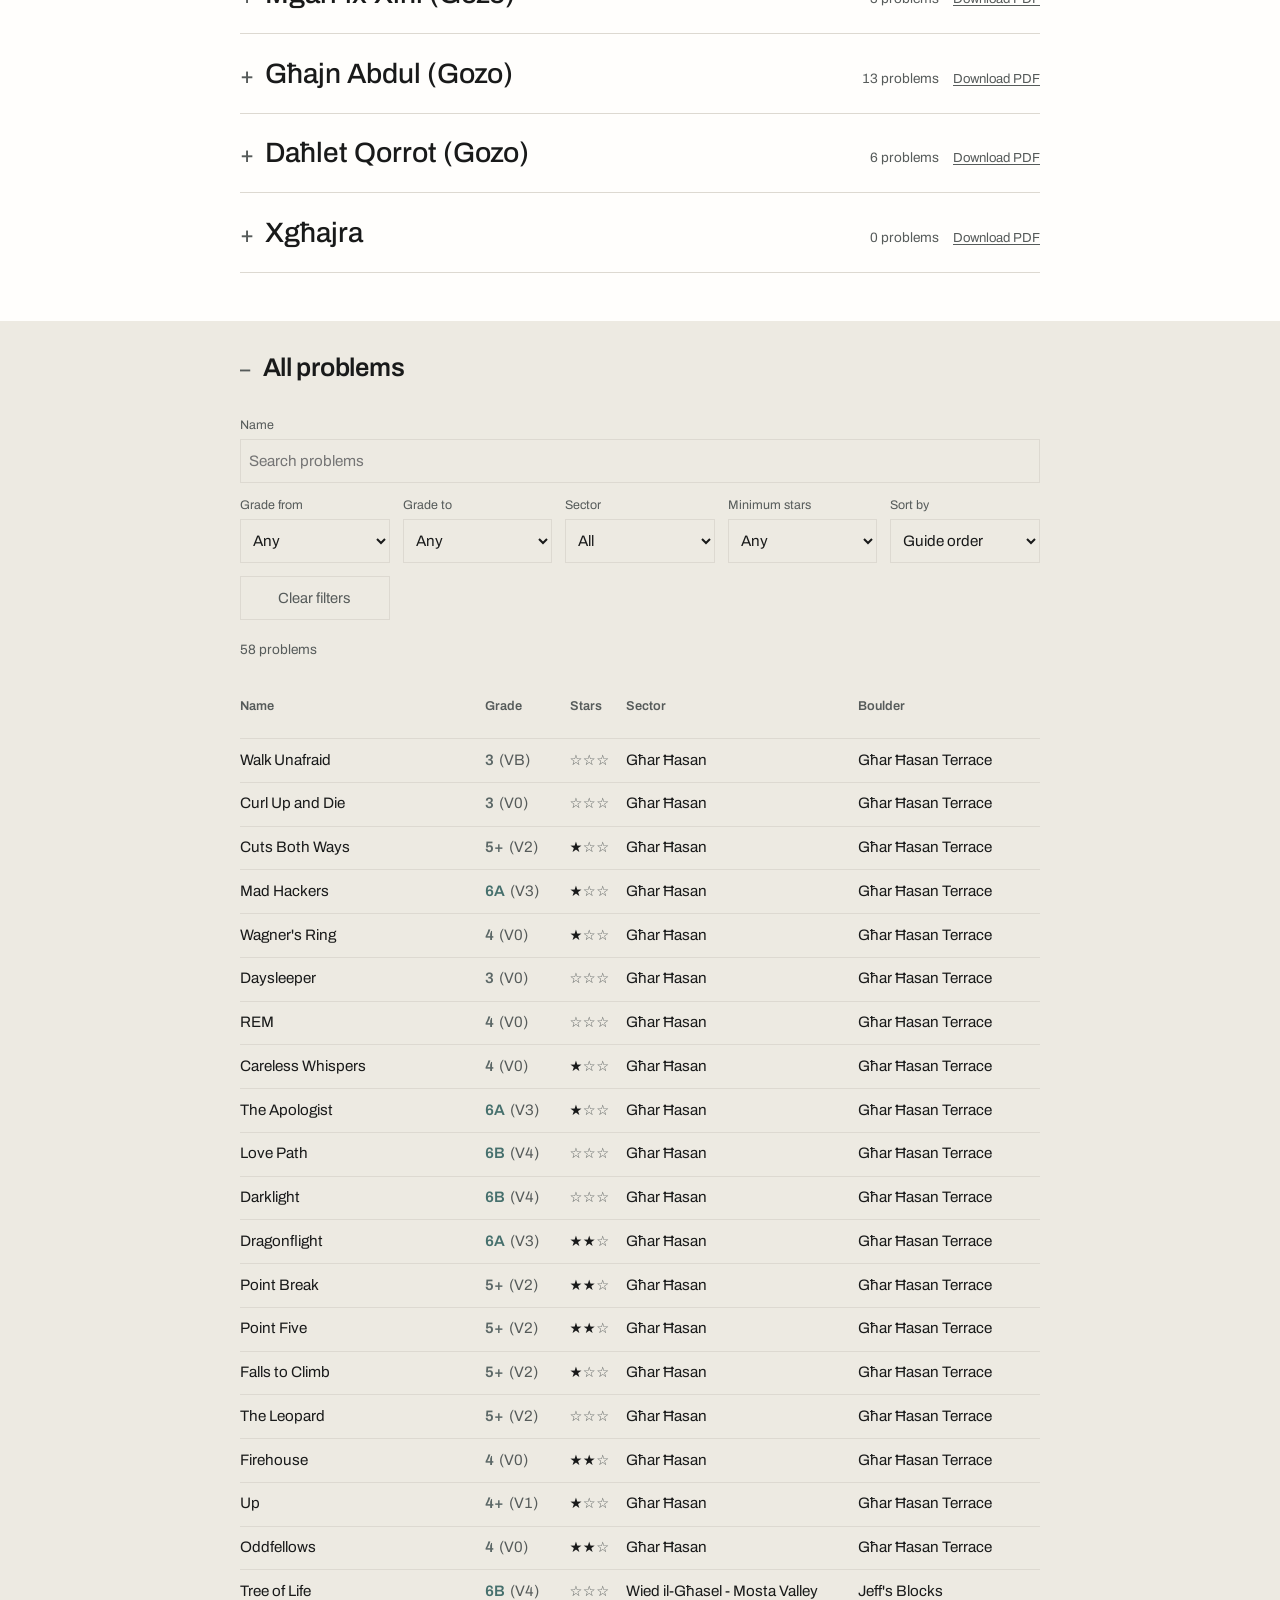
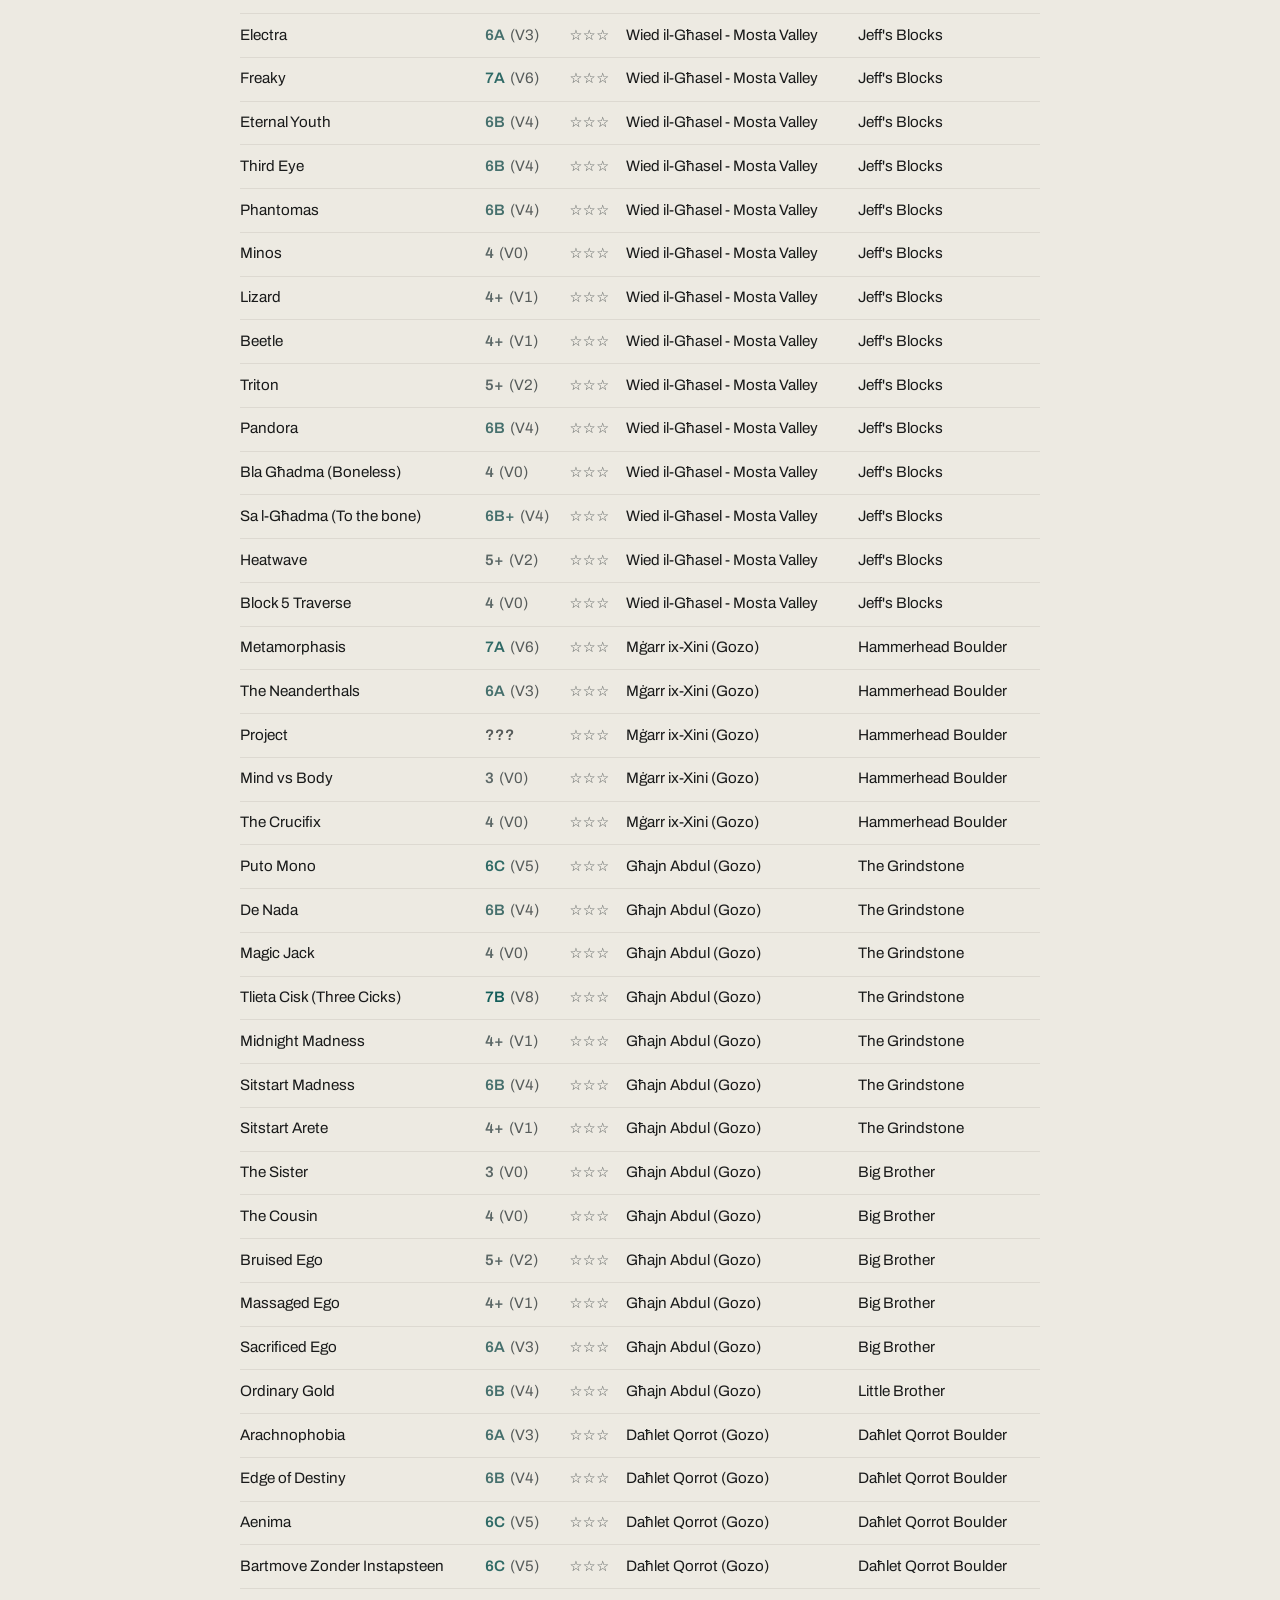
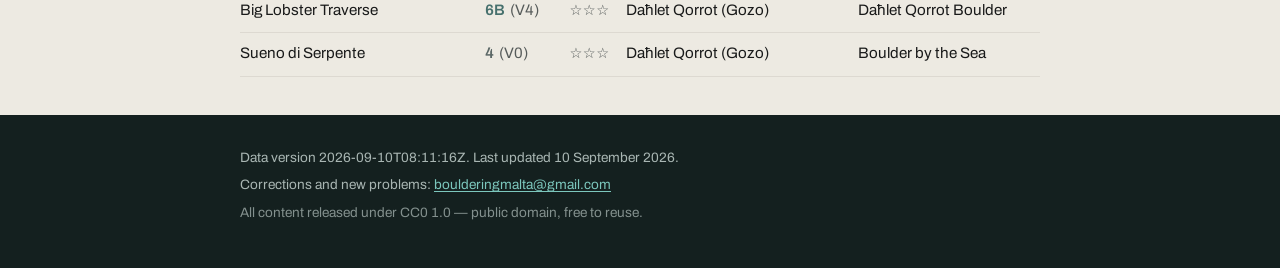
==== commit 293818fd: "Visual changes" ====
--- a/index.html
+++ b/index.html
@@ -20,24 +20,10 @@
     <div id="hero" class="hero"></div>
 
     <div class="masthead-text">
+      <p class="masthead-kicker">A bouldering guide to the Maltese Islands</p>
       <h1>Bouldering Malta</h1>
-
-      <p class="contact">
-        Got a new problem, a correction, or a sector missing from here?
-        Fill in the submission form, or email
-        <a href="mailto:boulderingmalta@gmail.com" id="contact-email">boulderingmalta@gmail.com</a>
-        to get it added.
-      </p>
-
-      <p class="cover-actions">
-        <a class="btn btn-cover" href="https://forms.gle/2o2iVbJeak1DbCrz5"
-           target="_blank" rel="noopener">Submit a problem</a>
-      </p>
-
-      <p class="contact contact-alt">
-        With a GitHub account, you can
-        <a href="#" id="issue-link" rel="noopener">open a problem submission</a> instead.
-      </p>
+      <div class="grade-ramp" aria-hidden="true"></div>
+      <p class="masthead-count" id="masthead-count"></p>
 
       <div class="grade-toggle" role="group" aria-label="Grade scale">
         <button type="button" id="scale-font" class="is-active" aria-pressed="true">Font</button>
@@ -54,6 +40,23 @@
         The guide data could not be loaded. Check your connection and reload the page.
         If it keeps failing, email <a href="mailto:boulderingmalta@gmail.com">boulderingmalta@gmail.com</a>.
       </p>
+
+      <div class="contribute">
+        <p class="contact">
+          Got a new problem, a correction, or a sector missing from here?
+          Fill in the submission form, or email
+          <a href="mailto:boulderingmalta@gmail.com" id="contact-email">boulderingmalta@gmail.com</a>
+          to get it added.
+        </p>
+        <p class="contribute-actions">
+          <a class="btn btn-solid" href="https://forms.gle/2o2iVbJeak1DbCrz5"
+             target="_blank" rel="noopener">Submit a problem</a>
+        </p>
+        <p class="contact contact-alt">
+          With a GitHub account, you can
+          <a href="#" id="issue-link" rel="noopener">open a problem submission</a> instead.
+        </p>
+      </div>
 
       <section class="note" aria-labelledby="ack-h">
         <details open>
--- a/css/style.css
+++ b/css/style.css
@@ -48,6 +48,17 @@
   --accent: #0b5e5a;
   --accent-soft: #e3ece9;
 
+  /* Grade ramp on the dark cover band. The g1-g5 values below are text colours
+     for light paper — against #14201f the hard end falls to 1.6:1 and vanishes,
+     so the band gets the same hue family lifted, running 5.7:1 to 8.3:1.
+     Harder still reads as more emphasis; on a dark ground that means brighter
+     rather than darker. */
+  --ramp-1: #8a9a97;
+  --ramp-2: #6fa9a2;
+  --ramp-3: #4fb3a6;
+  --ramp-4: #2ec0a8;
+  --ramp-5: #16cdad;
+
   /* grade ramp: one hue family, easy (muted) to hard (saturated, dark) */
   --g1: #5c6867;
   --g2: #46706d;
@@ -172,23 +183,8 @@
   flex: 0 0 auto;
 }
 .btn-solid:hover { background: #0a4f4b; border-color: #0a4f4b; }
-
-/* The accent green is nearly as dark as the cover band, so the call to action
-   there inverts instead: light fill, dark text. */
-.cover-actions { margin: 0 0 1.1rem; max-width: none; }
-.btn-cover {
-  display: inline-block;
-  background: var(--deep-ink);
-  border-color: var(--deep-ink);
-  color: var(--deep);
-  font-weight: 600;
-  text-decoration: none;
-}
-.btn-cover:hover {
-  background: #fff;
-  border-color: #fff;
-  color: var(--deep);
-}
+a.btn-solid { display: inline-block; text-decoration: none; }
+
 
 /* Per-sector download: a quiet text link, so it reads as a detail of the row
    it sits in rather than a second call to action. */
@@ -211,7 +207,42 @@
 
 /* ---------- masthead ---------- */
 
-.masthead { padding-top: 0; padding-bottom: 2.6rem; }
+.masthead { padding-top: 0; padding-bottom: 2.6rem; text-align: center; }
+
+/* Centring the title means centring what sits under it, or the block reads as
+   two different layouts stacked. The measure still applies — it is just
+   centred rather than flush left. */
+.masthead-text p { margin-left: auto; margin-right: auto; }
+
+.masthead-kicker {
+  font-size: 0.72rem;
+  font-weight: 600;
+  letter-spacing: 0.24em;
+  text-transform: uppercase;
+  color: var(--deep-soft);
+  margin: 0 0 0.9rem;
+  max-width: none;
+}
+
+/* The guide's own grade ramp, easy to hard — the same five values the grades
+   use throughout, so the masthead carries the system rather than an ornament. */
+.grade-ramp {
+  width: min(18rem, 60%);
+  height: 4px;
+  margin: 1.4rem auto 0;
+  background: linear-gradient(to right,
+    var(--ramp-1) 0 20%, var(--ramp-2) 20% 40%, var(--ramp-3) 40% 60%,
+    var(--ramp-4) 60% 80%, var(--ramp-5) 80% 100%);
+}
+
+.masthead-count {
+  font-size: 0.86rem;
+  color: var(--deep-soft);
+  margin: 1rem 0 1.6rem;
+  max-width: none;
+  font-variant-numeric: tabular-nums;
+}
+.masthead-count:empty { display: none; }
 
 .hero { margin: 0 0 1.6rem; }
 .hero img { border-radius: 2px; }
@@ -223,10 +254,20 @@
 
 .contact {
   font-size: 0.98rem;
-  color: var(--deep-soft);
-}
-.contact a { color: var(--deep-accent); }
+  color: var(--ink-soft);
+}
+.contact a { color: var(--accent); }
 .hero-credit { color: var(--deep-soft); }
+
+/* Submission routes: the band's opening line, ahead of the collapsible notes.
+   Left-aligned like everything else on paper — it was the centring of this
+   block that made the banner noisy. */
+.contribute {
+  padding: 0.2rem 0 1.4rem;
+  border-bottom: 1px solid var(--rule);
+  margin-bottom: 0.4rem;
+}
+.contribute-actions { margin: 0 0 0.9rem; max-width: none; }
 .contact-alt { font-size: 0.9rem; }
 
 .grade-toggle {
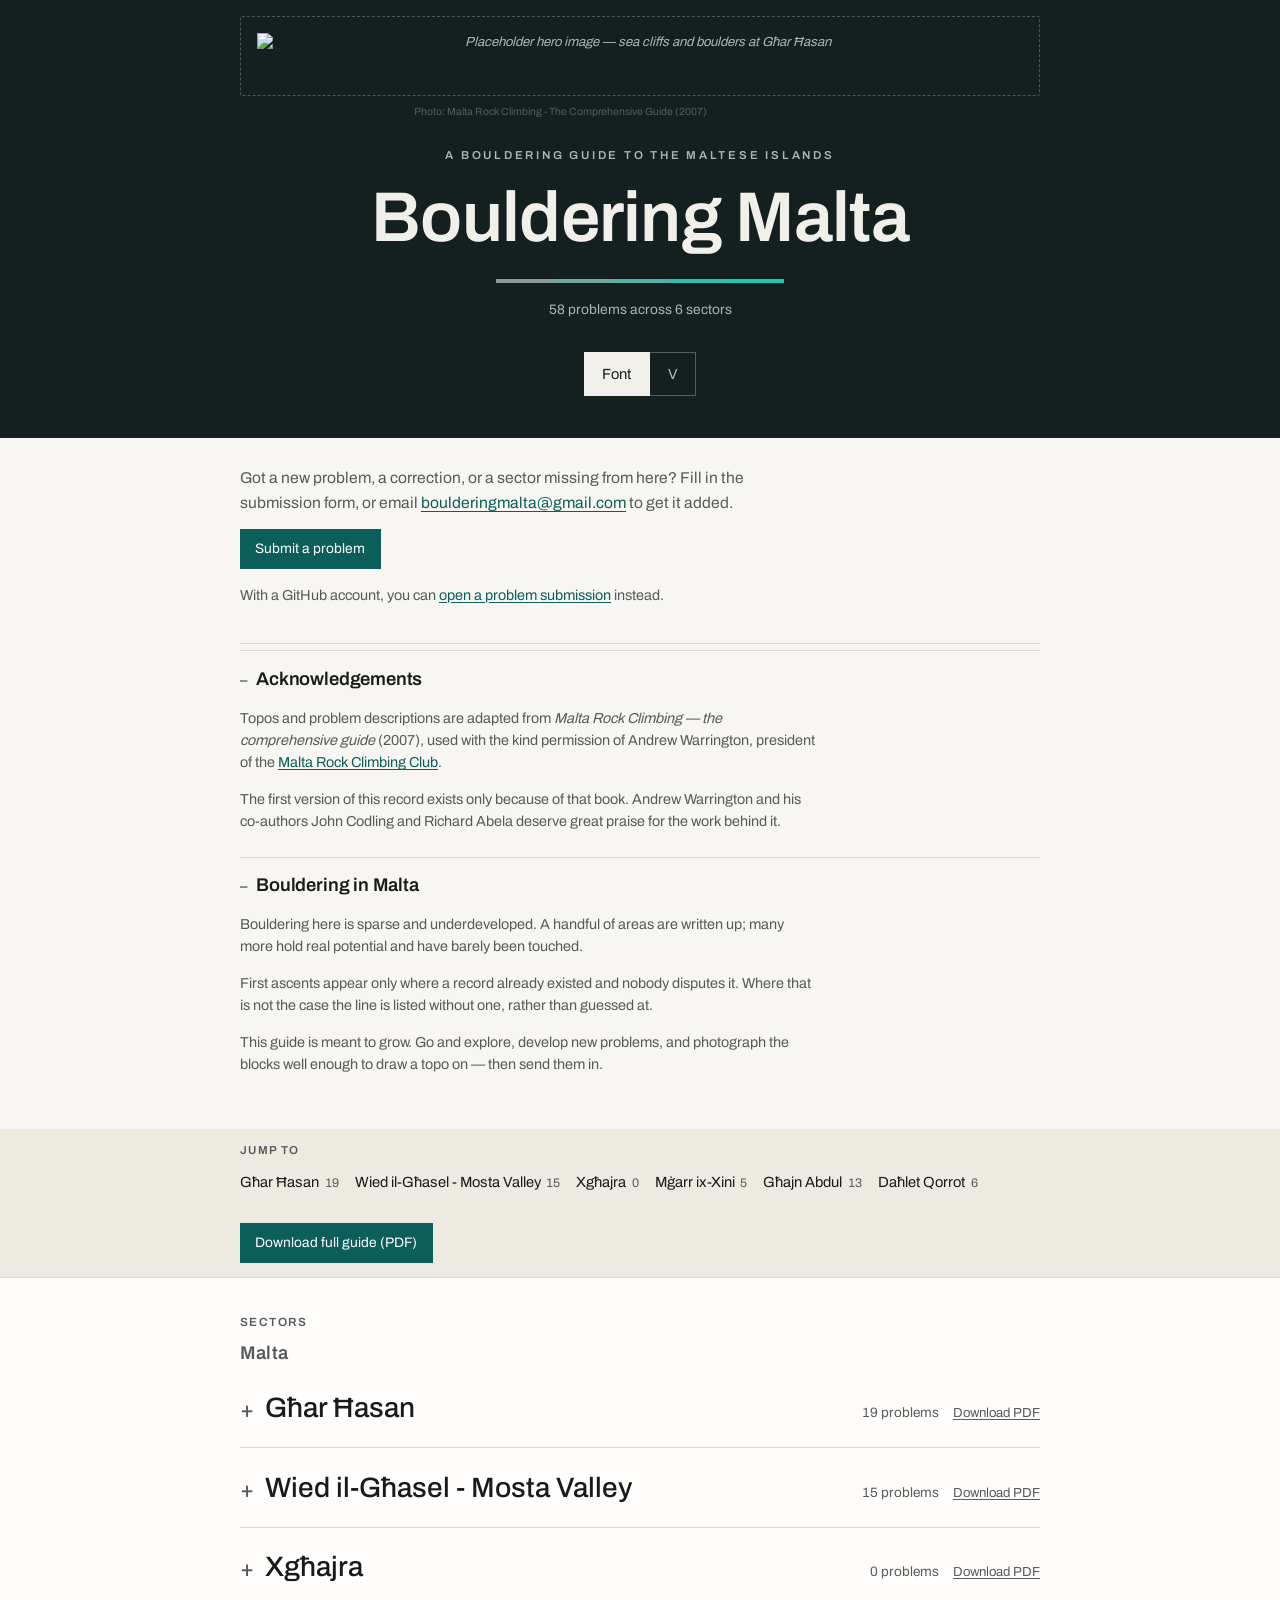
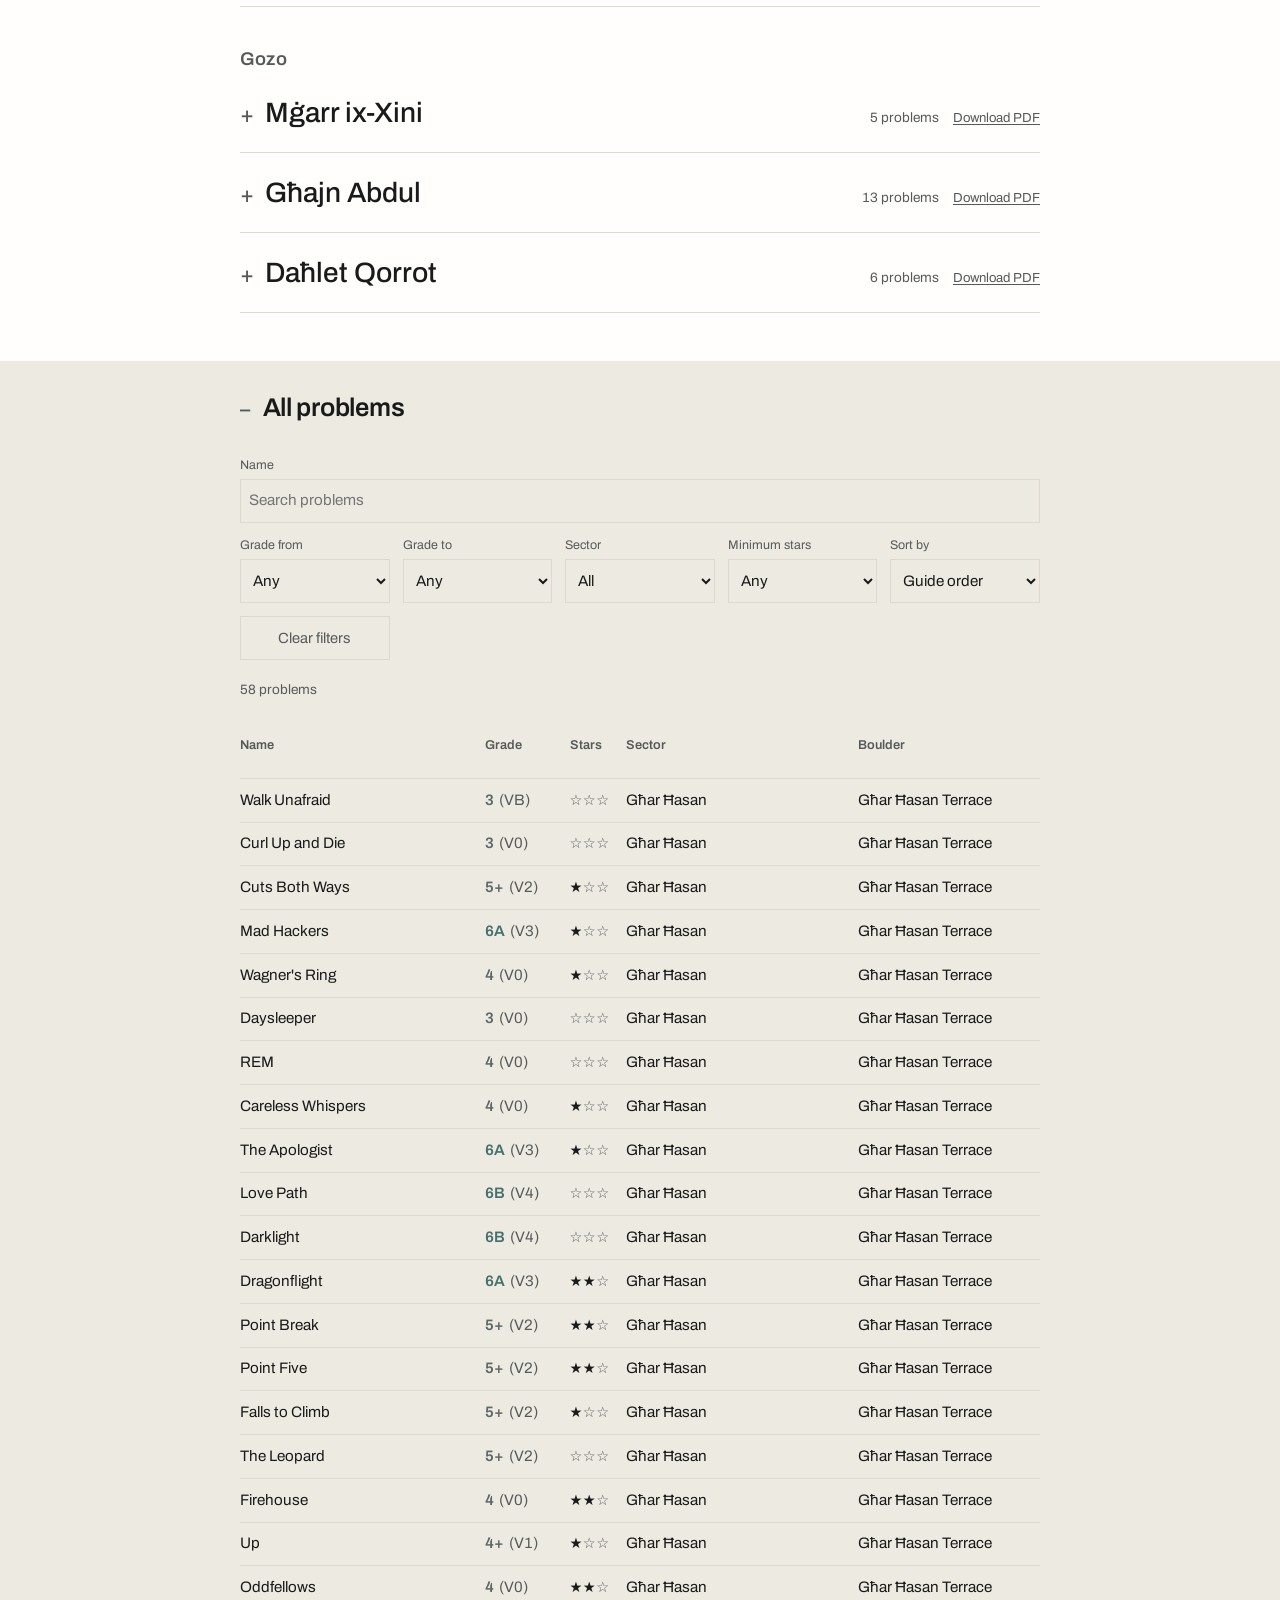
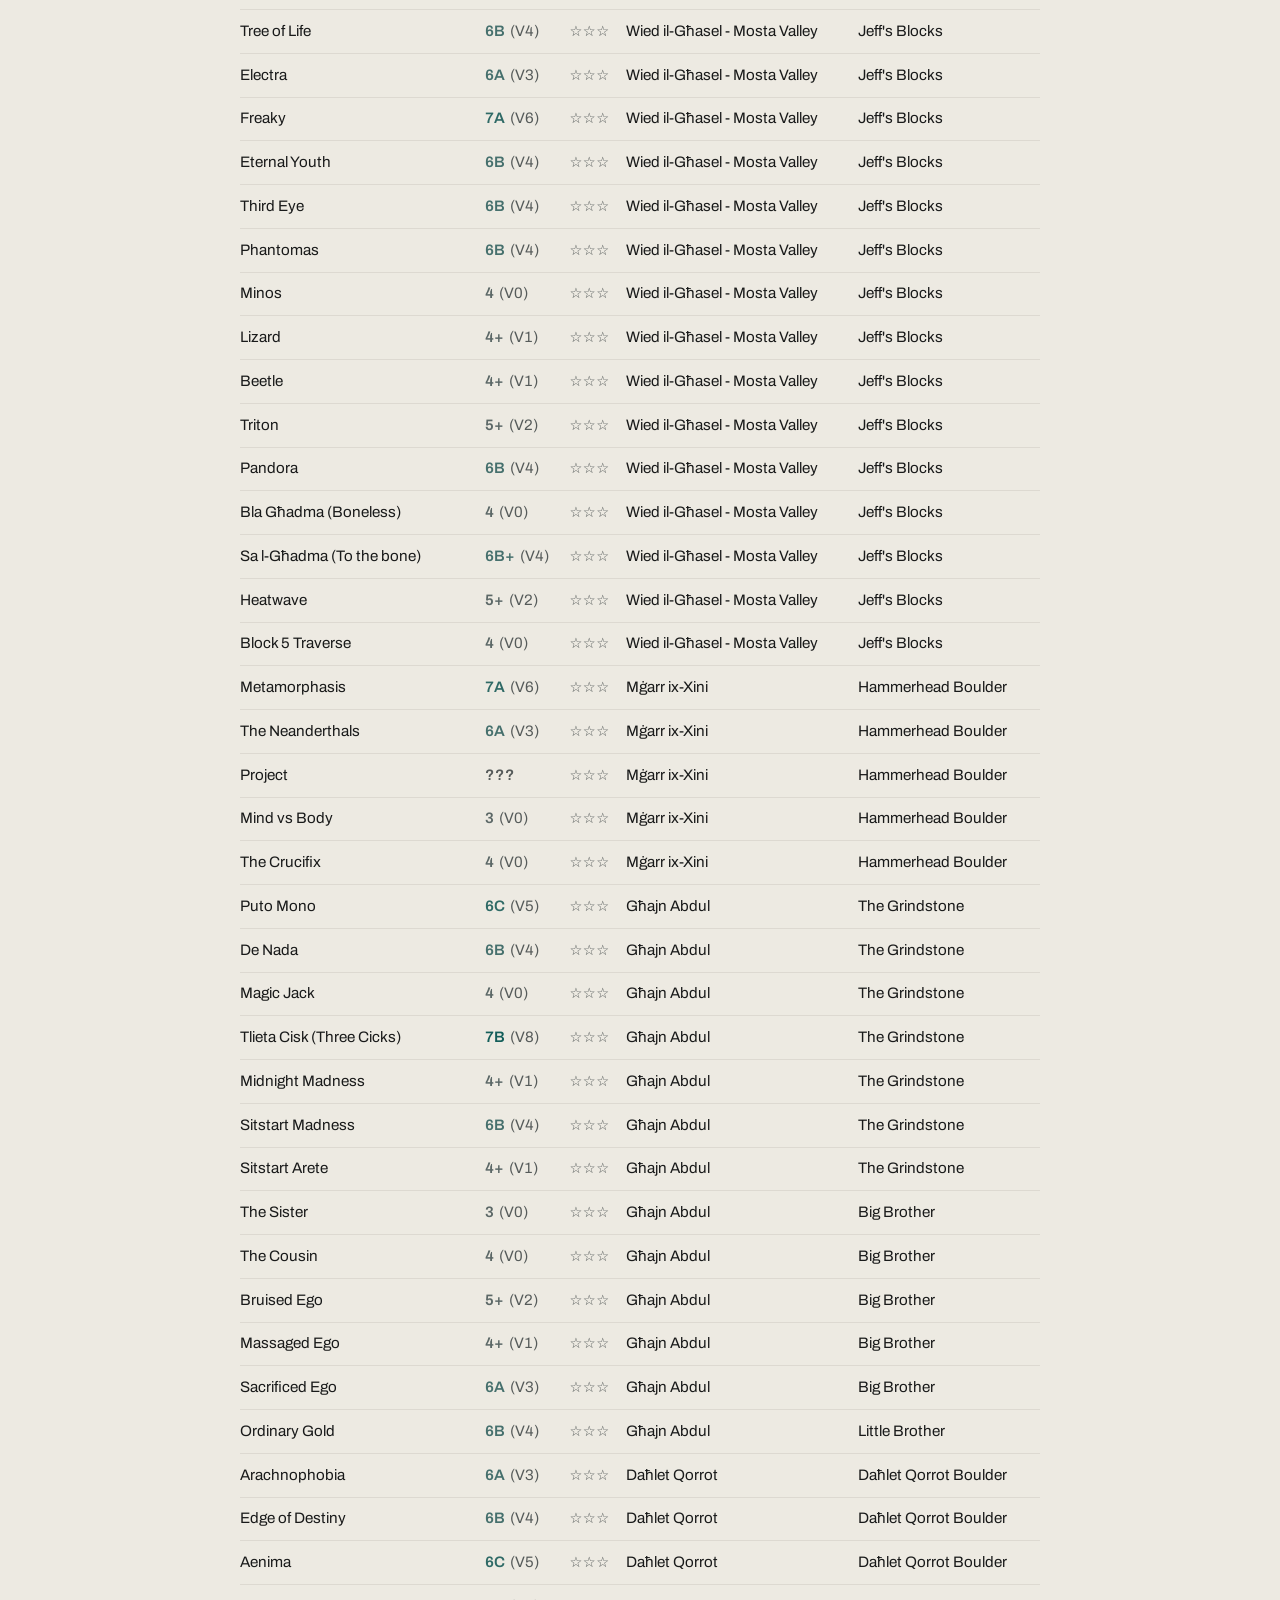
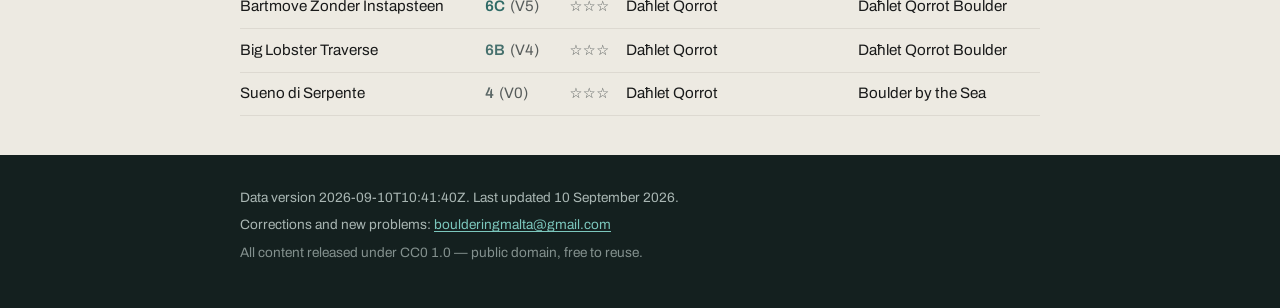
==== commit 1daf3803: "Add gallery" ====
--- a/index.html
+++ b/index.html
@@ -95,6 +95,13 @@
     </div>
   </section>
 
+  <section id="site-gallery" class="band band-gallery" aria-labelledby="site-gallery-h" hidden>
+    <div class="band-inner">
+      <h2 class="band-title" id="site-gallery-h">From the crag</h2>
+      <div id="site-gallery-body"></div>
+    </div>
+  </section>
+
   <nav id="sector-index" class="band band-jump" aria-label="Jump to a sector">
     <div class="band-inner jump">
       <span class="jump-label">Jump to</span>
--- a/css/style.css
+++ b/css/style.css
@@ -123,7 +123,7 @@
   margin-bottom: 0.9rem;
 }
 
-h1, h2, h3 {
+h1, h2, h3, h4 {
   font-family: var(--display);
   font-weight: 600;
   line-height: 1.1;
@@ -134,6 +134,7 @@
 h1 { font-size: 2.6rem; }
 h2 { font-size: 1.6rem; }
 h3 { font-size: 1.22rem; }
+h4 { font-size: 1.22rem; }
 
 p { margin: 0 0 0.9rem; max-width: var(--measure); }
 
@@ -386,6 +387,18 @@
 
 /* ---------- sectors ---------- */
 
+/* Island groups. Only rendered when the guide actually spans both, so a
+   single-island guide is not labelled with something it does not contrast. */
+.island-title {
+  font-size: 1.15rem;
+  font-weight: 600;
+  letter-spacing: 0.01em;
+  color: var(--ink-soft);
+  margin: 2.6rem 0 0.3rem;
+}
+.island-group:first-child .island-title { margin-top: 0.3rem; }
+
+
 .sector {
   border-top: 1px solid var(--rule);
 }
@@ -448,7 +461,7 @@
   padding: 1.8rem 0 0;
   scroll-margin-top: 1rem;
 }
-.boulder h3 { margin-bottom: 0.5rem; }
+.boulder h4 { margin-bottom: 0.5rem; }
 
 .climbs {
   list-style: none;
@@ -579,6 +592,77 @@
   color: var(--ink-soft);
 }
 .note cite { font-style: italic; }
+
+/* ---------- galleries ---------- */
+
+.band-gallery { background: var(--raised); }
+.band-gallery > .band-inner { padding-top: 1.8rem; padding-bottom: 2rem; }
+
+.gallery { margin: 1.4rem 0 1.8rem; }
+.gallery-title {
+  font-family: var(--text);
+  font-size: 0.74rem;
+  font-weight: 600;
+  letter-spacing: 0.12em;
+  text-transform: uppercase;
+  color: var(--ink-soft);
+  margin-bottom: 0.7rem;
+}
+
+/* A rail rather than a grid: only the first few frames are on screen, so only
+   the first few images are ever fetched. */
+.gallery-strip {
+  display: flex;
+  gap: 0.6rem;
+  overflow-x: auto;
+  padding-bottom: 0.6rem;
+  scroll-snap-type: x proximity;
+  -webkit-overflow-scrolling: touch;
+}
+
+.gallery-item {
+  flex: 0 0 auto;
+  margin: 0;
+  scroll-snap-align: start;
+  max-width: 15rem;
+}
+
+/* Fixed frame plus object-fit: the strip holds its shape before a single
+   photo has arrived, so nothing jumps as they load. */
+.gallery-btn {
+  display: block;
+  width: 13rem;
+  height: 9.5rem;
+  padding: 0;
+  border: 0;
+  border-radius: 2px;
+  overflow: hidden;
+  background: var(--tint);
+  cursor: zoom-in;
+}
+.gallery-btn img {
+  width: 100%;
+  height: 100%;
+  object-fit: cover;
+  display: block;
+}
+.gallery-btn img.is-missing {
+  object-fit: contain;
+  min-height: 0;
+  font-size: 0.7rem;
+}
+
+.gallery figcaption {
+  font-size: 0.72rem;
+  color: var(--ink-soft);
+  margin-top: 0.35rem;
+  max-width: 13rem;
+}
+
+@media (max-width: 767px) {
+  .gallery-btn { width: 10.5rem; height: 8rem; }
+  .gallery figcaption { max-width: 10.5rem; }
+}
 
 /* ---------- catalog ---------- */
 
--- a/css/print.css
+++ b/css/print.css
@@ -37,6 +37,9 @@
 .band-inner { max-width: none; padding: 0; }
 
 /* When a print run is active, strip everything but the target sector(s) */
+/* The island heading would orphan itself above a page break, and each sector
+   already prints its own name. */
+body[data-print-sector] .island-title,
 body[data-print-sector] .band-jump,
 body[data-print-sector] .masthead,
 body[data-print-sector] .sector-index,
@@ -75,7 +78,7 @@
 .boulder {
   padding-top: 12pt;
 }
-.boulder h3 { page-break-after: avoid; }
+.boulder h4 { page-break-after: avoid; }
 figure { page-break-inside: avoid; }
 
 .topo-btn { cursor: default; }
@@ -87,8 +90,11 @@
   aspect-ratio: 4 / 3;
 }
 
-/* Action photos add pages without navigational value */
-.climb-photos { display: none !important; }
+/* Action photos and community galleries add pages and weight without
+   navigational value. Topos and their credits still print. */
+.climb-photos,
+.gallery,
+.band-gallery { display: none !important; }
 
 /* Both grades always print, whatever the toggle says */
 body.grade-font .g-v,
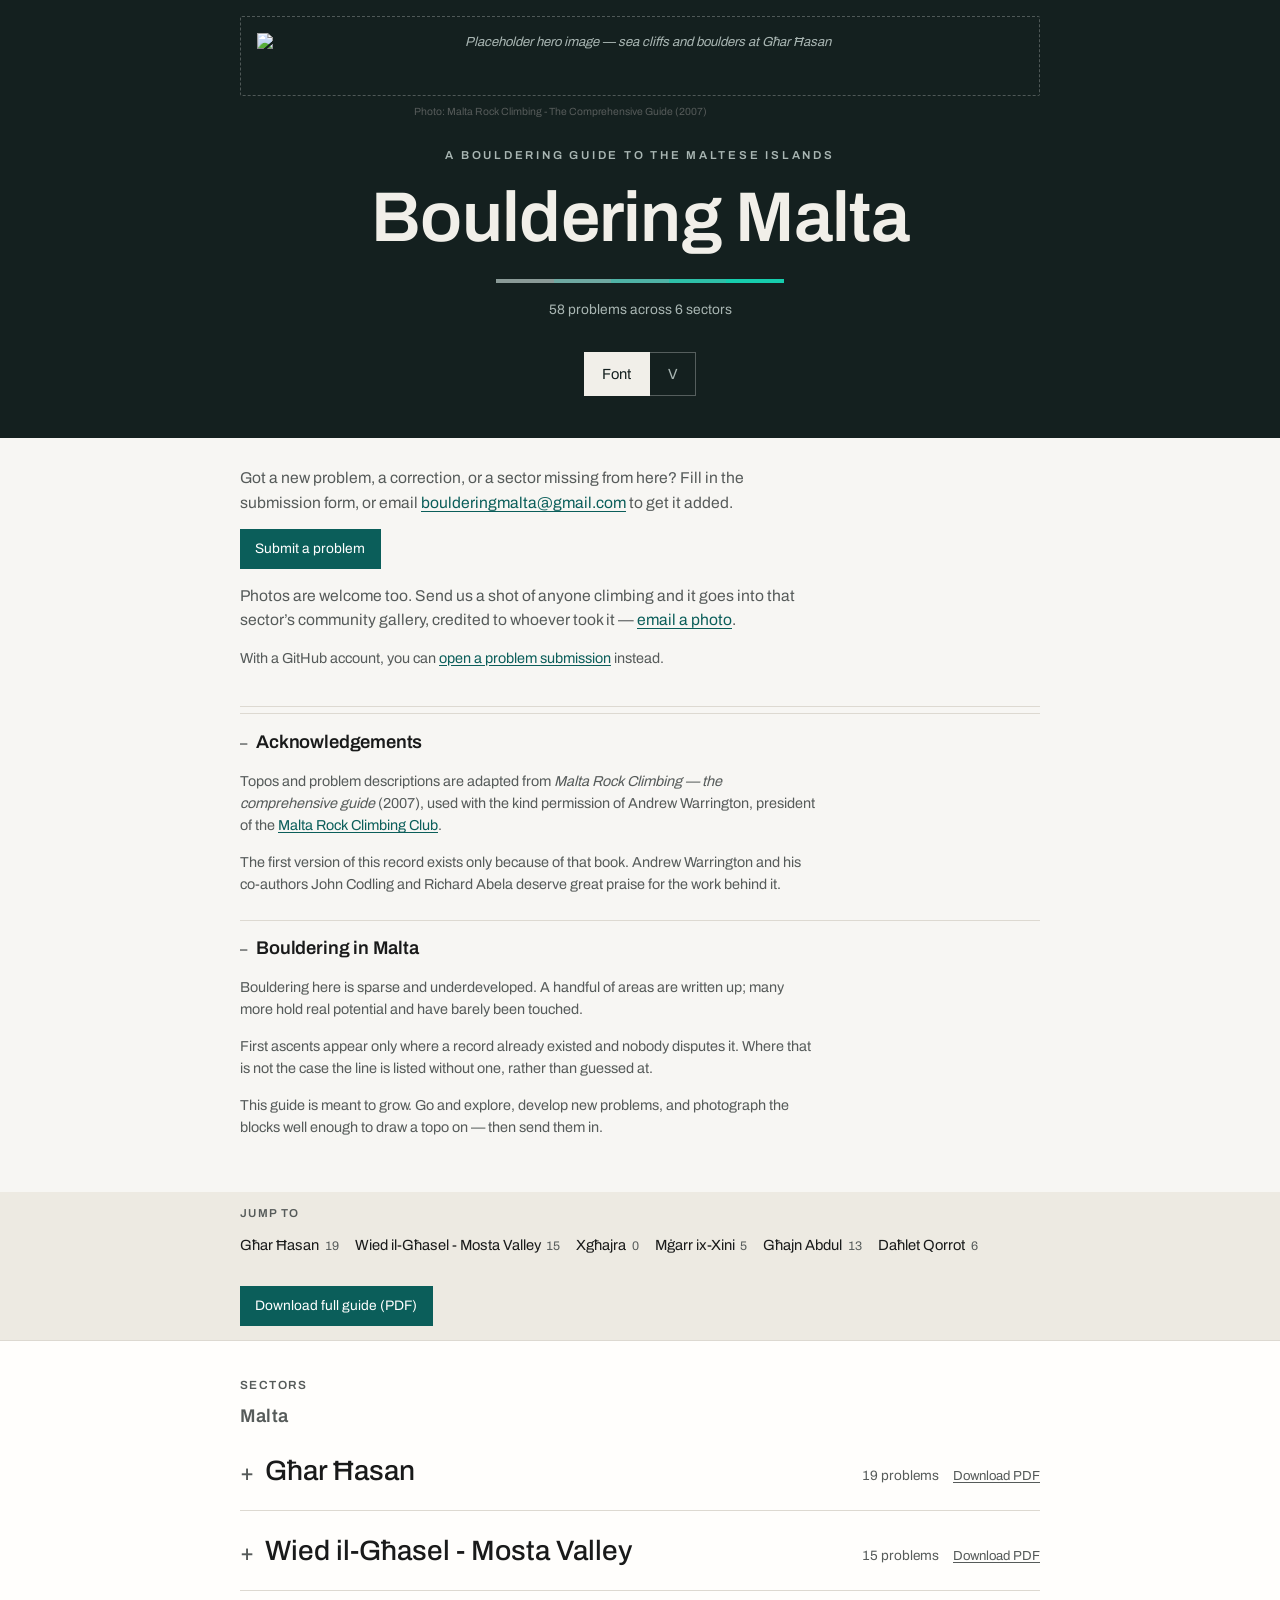
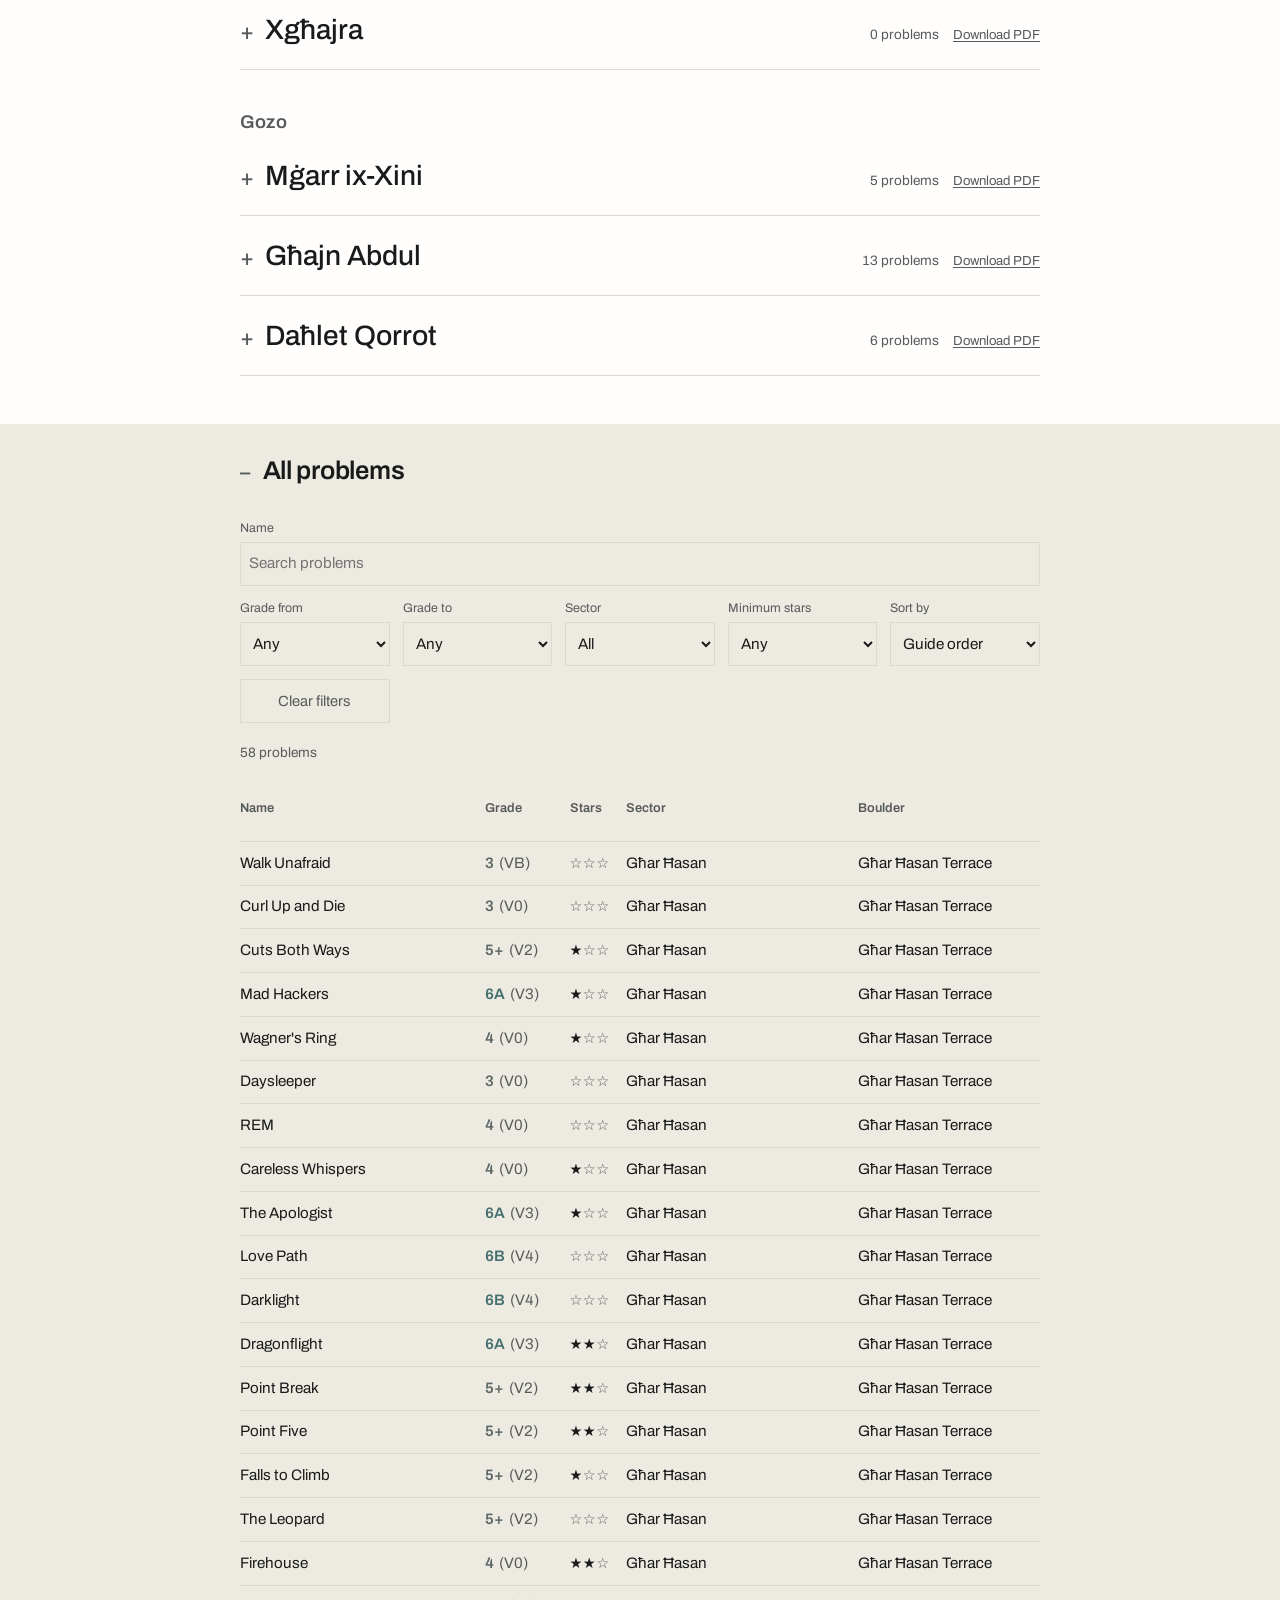
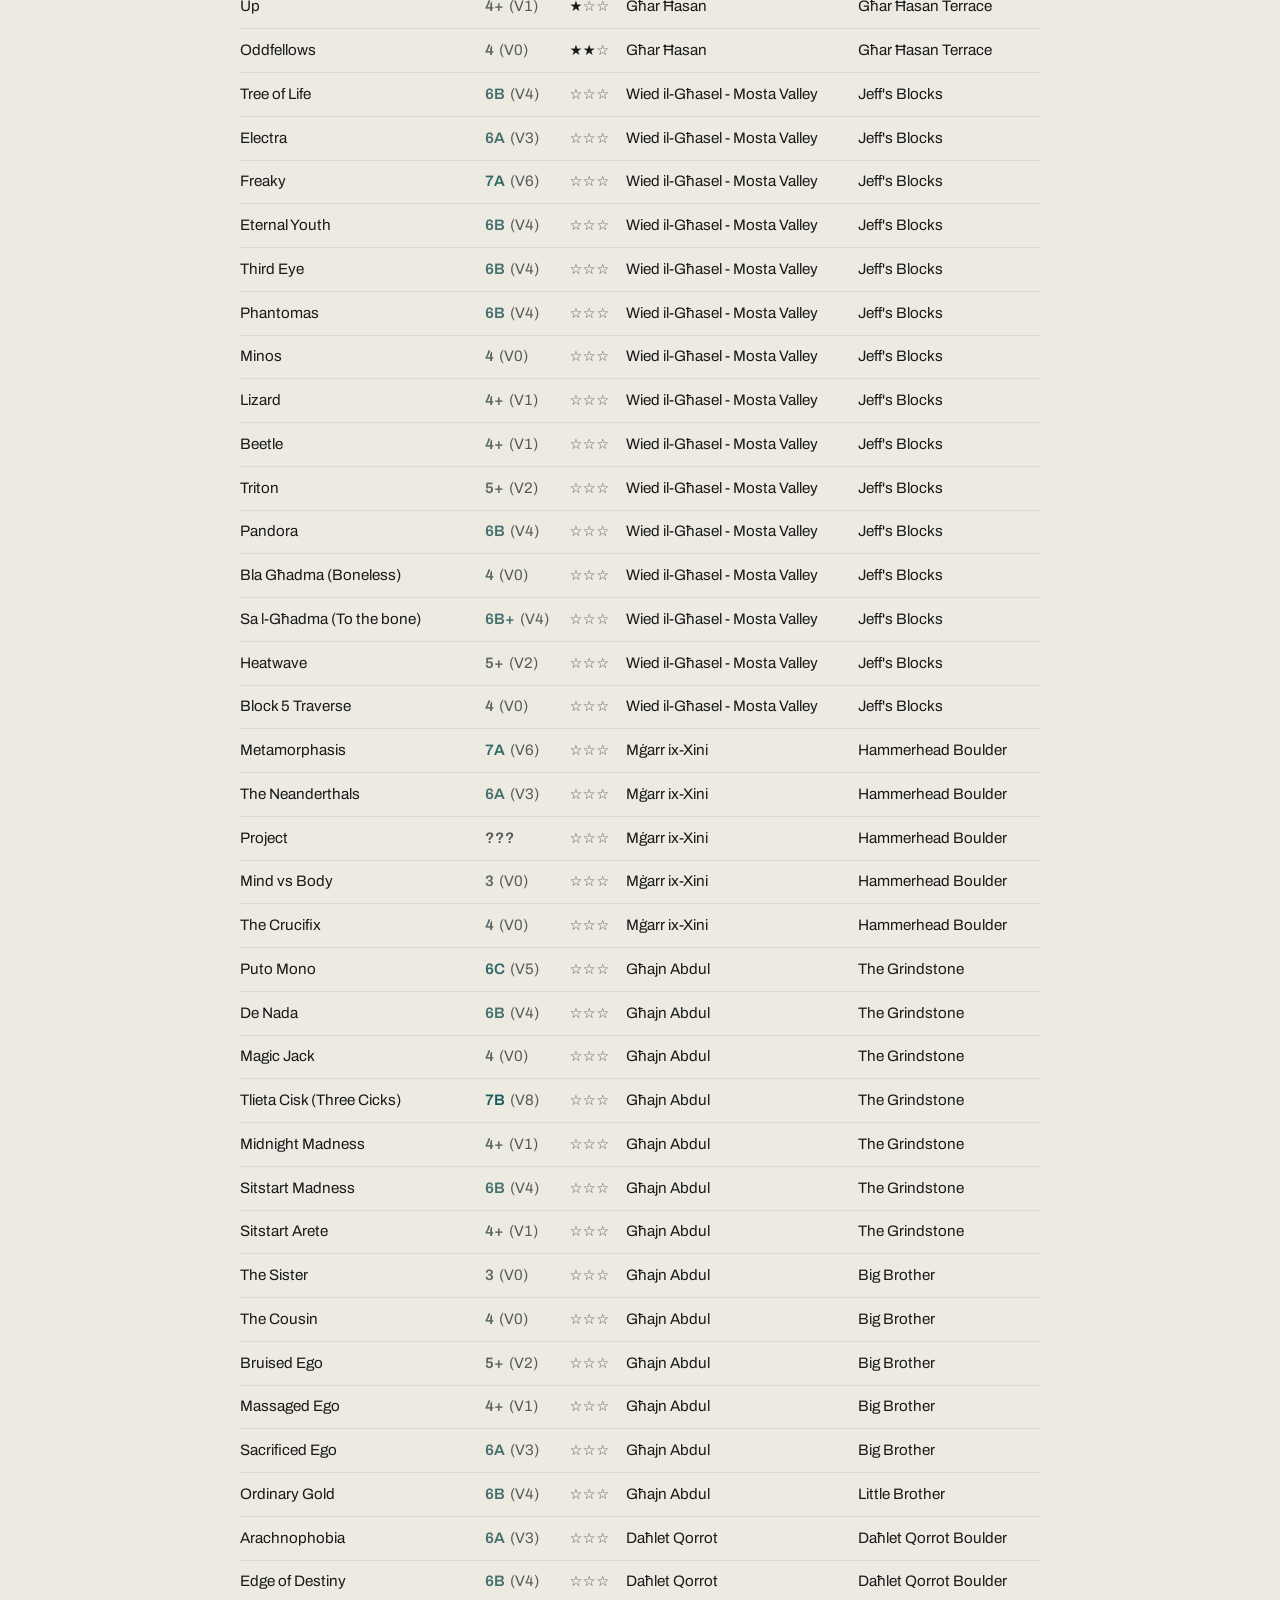
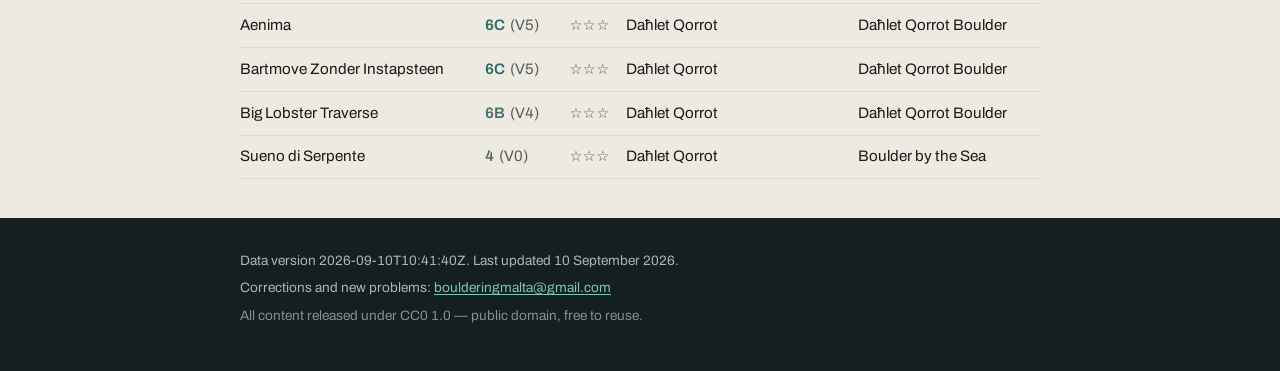
==== commit 037ab340: "Add photo message" ====
--- a/index.html
+++ b/index.html
@@ -52,6 +52,12 @@
           <a class="btn btn-solid" href="https://forms.gle/2o2iVbJeak1DbCrz5"
              target="_blank" rel="noopener">Submit a problem</a>
         </p>
+        <p class="contact">
+          Photos are welcome too. Send us a shot of anyone climbing and it goes into
+          that sector&rsquo;s community gallery, credited to whoever took it &mdash;
+          <a href="mailto:boulderingmalta@gmail.com?subject=Community%20photo">email a photo</a>.
+        </p>
+
         <p class="contact contact-alt">
           With a GitHub account, you can
           <a href="#" id="issue-link" rel="noopener">open a problem submission</a> instead.
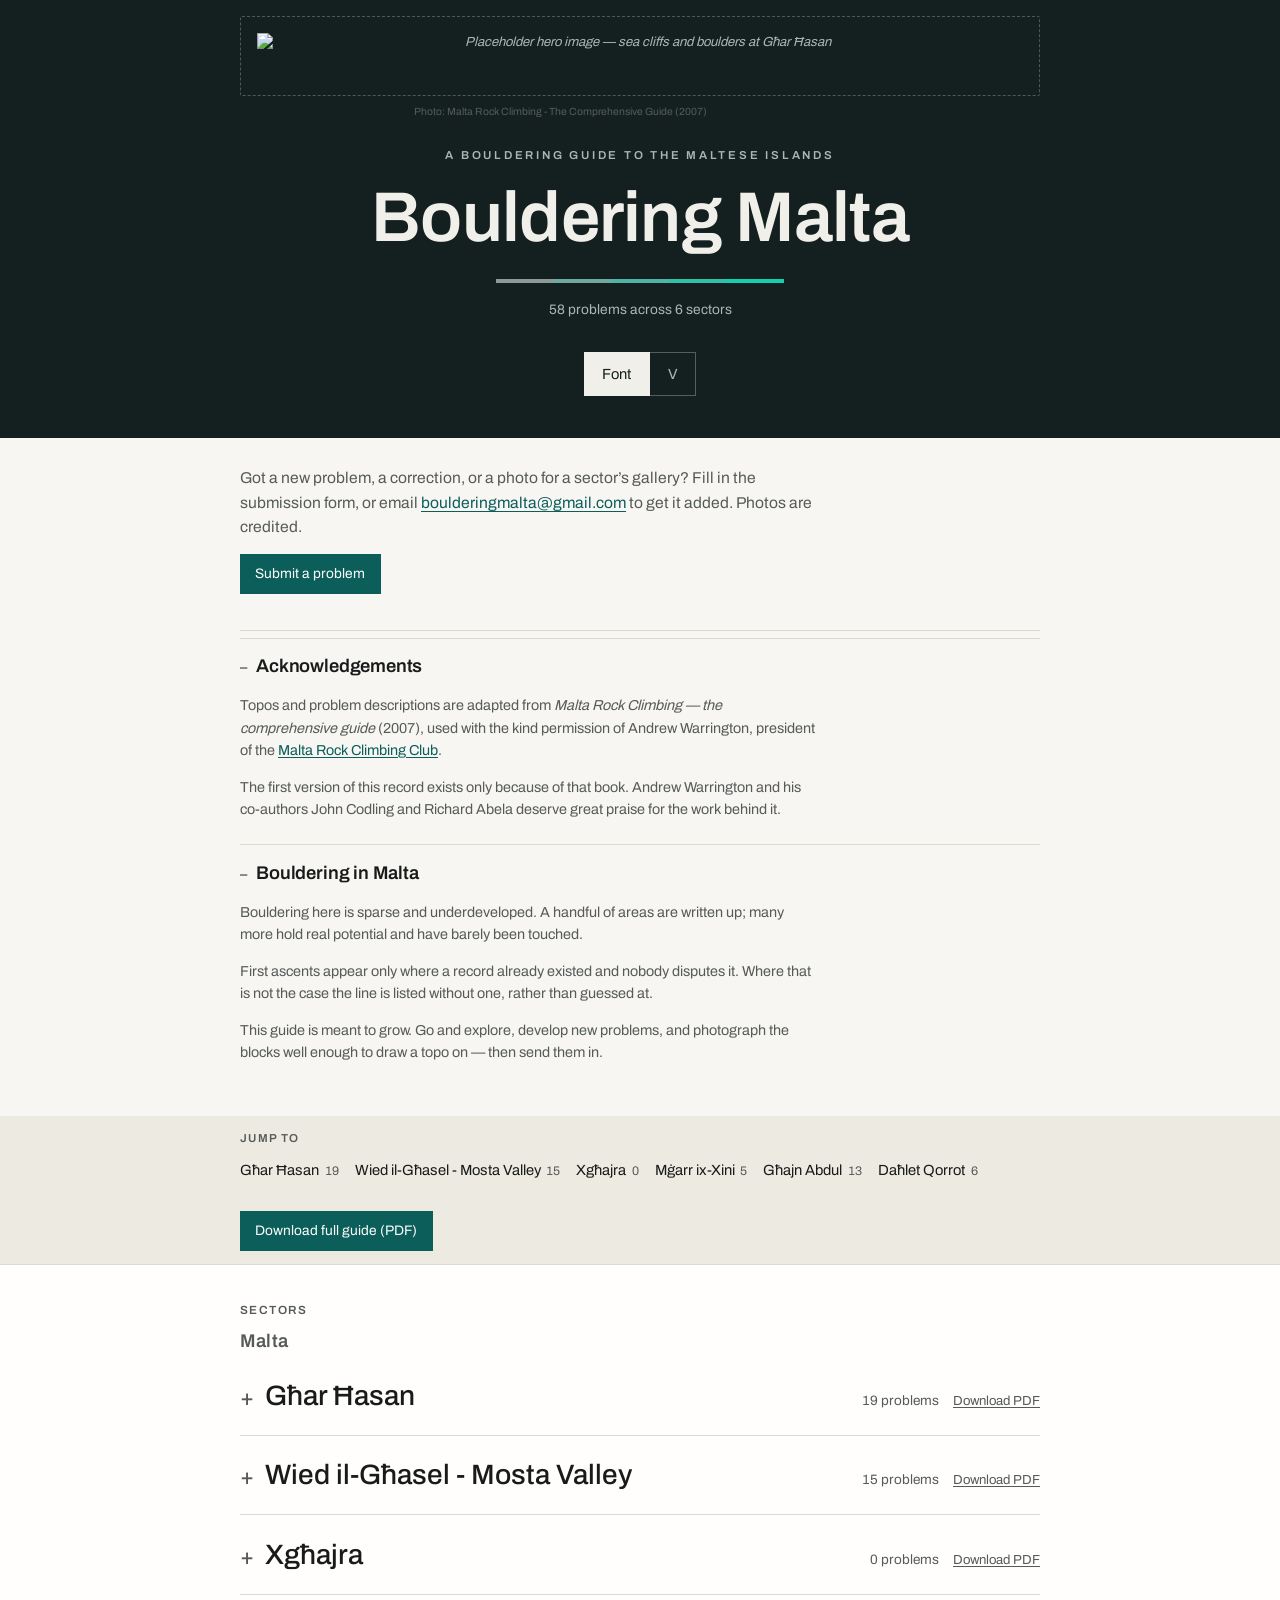
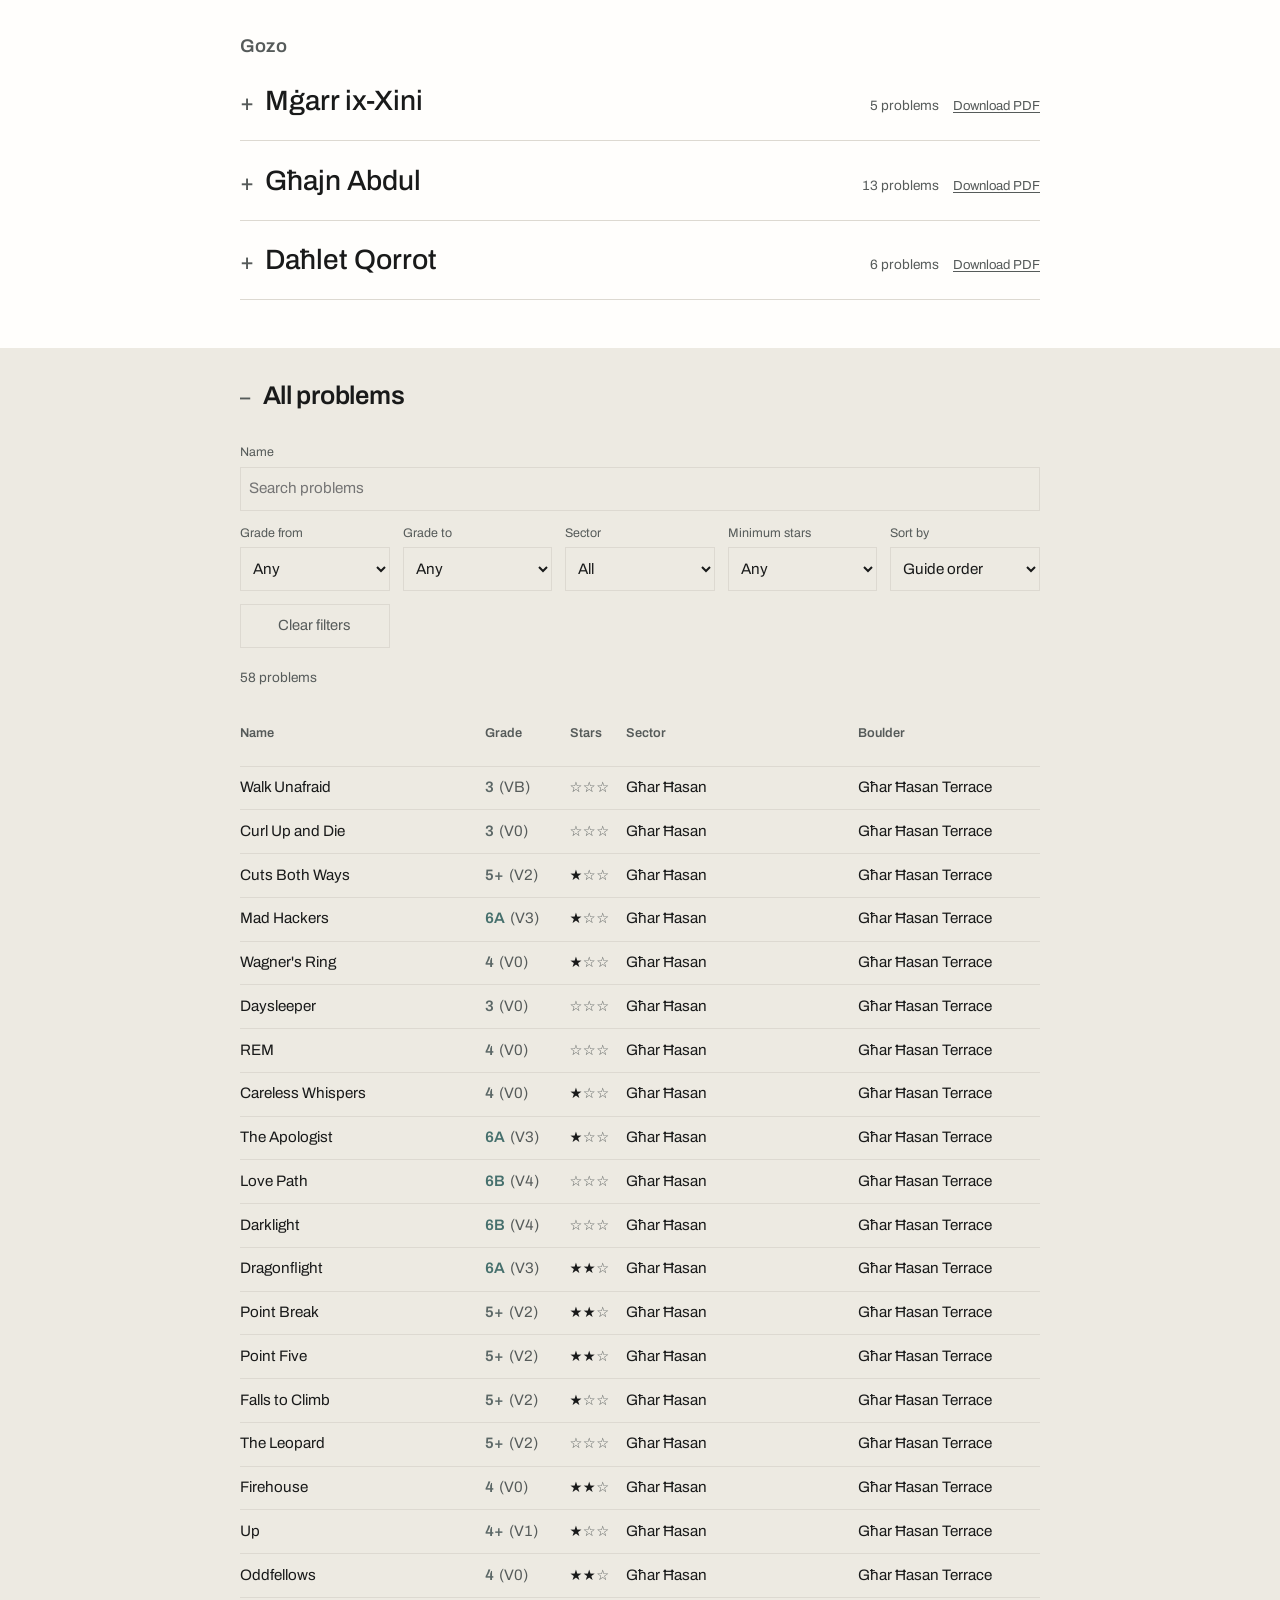
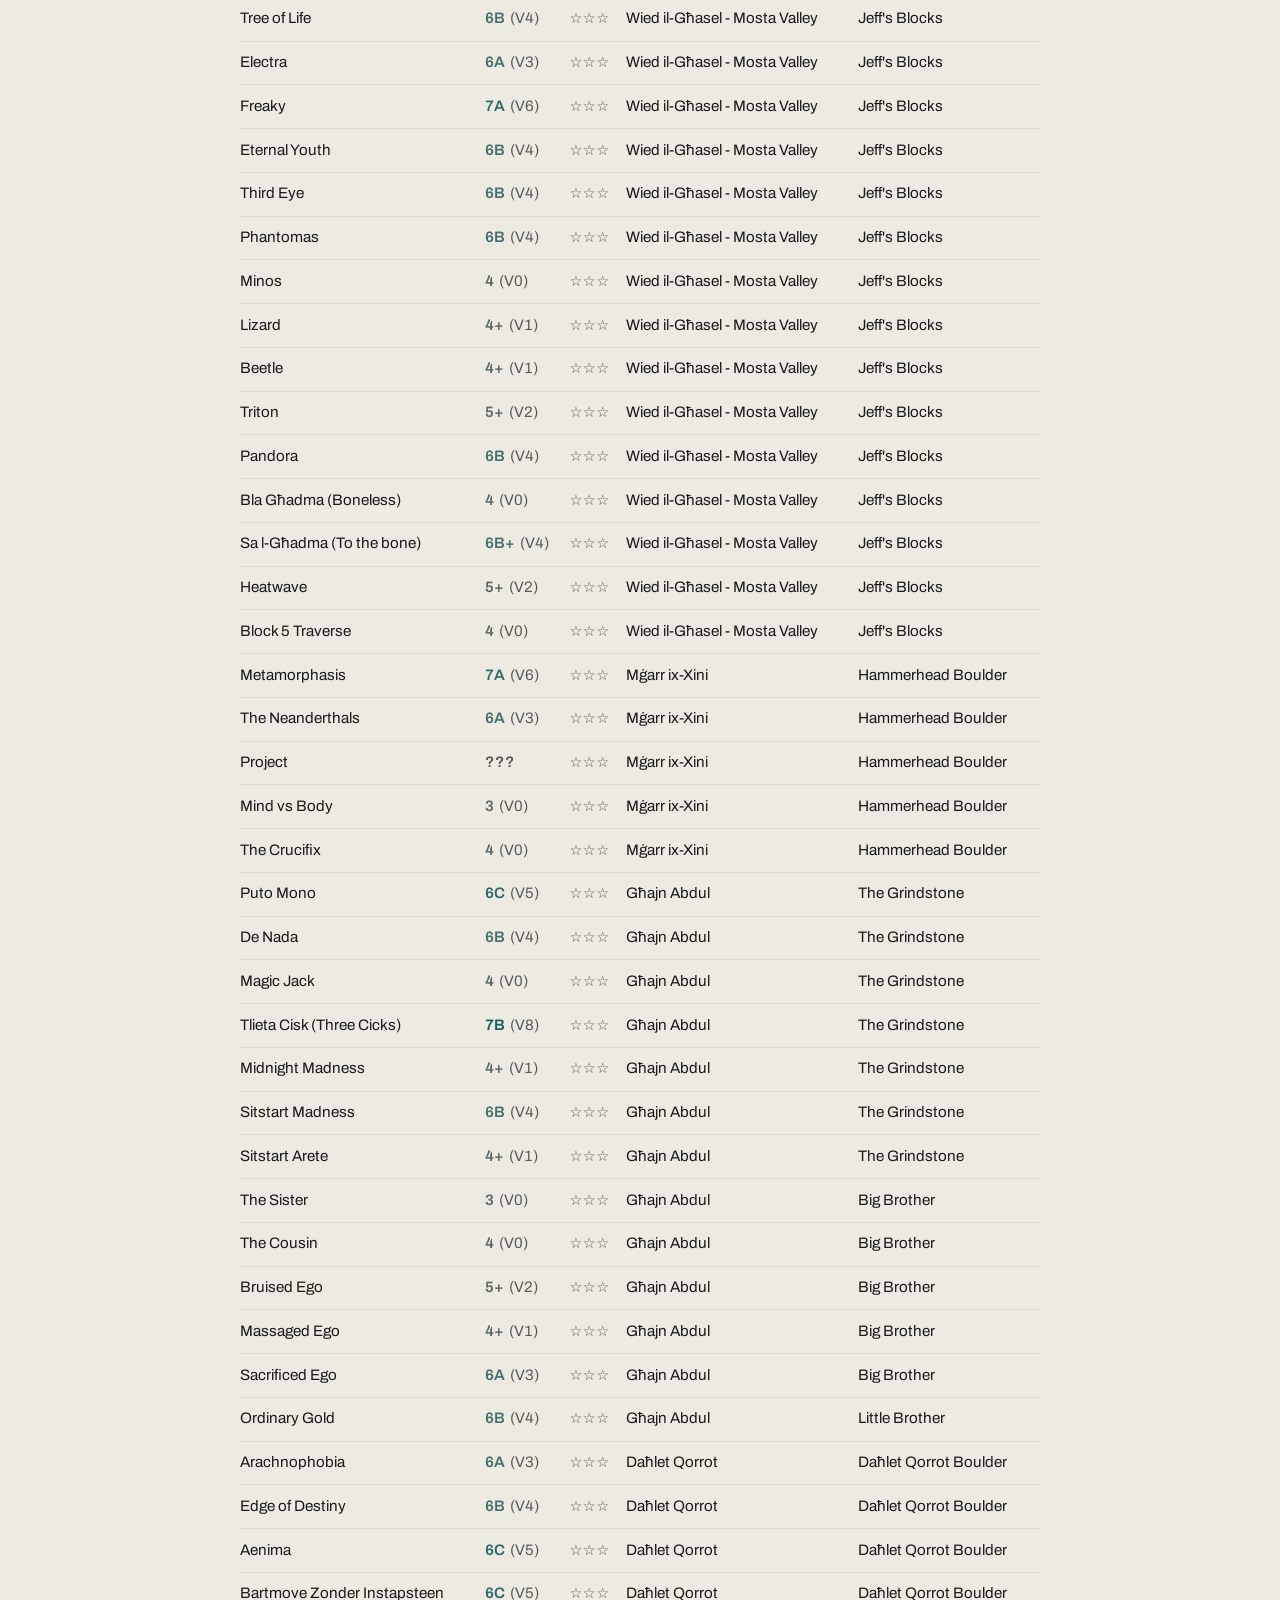
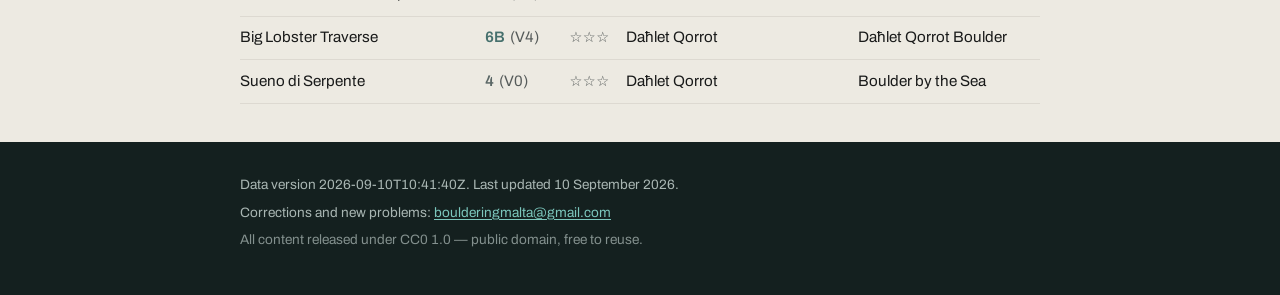
==== commit 09bc4dbc: "Visual changes" ====
--- a/index.html
+++ b/index.html
@@ -43,24 +43,14 @@
 
       <div class="contribute">
         <p class="contact">
-          Got a new problem, a correction, or a sector missing from here?
+          Got a new problem, a correction, or a photo for a sector&rsquo;s gallery?
           Fill in the submission form, or email
           <a href="mailto:boulderingmalta@gmail.com" id="contact-email">boulderingmalta@gmail.com</a>
-          to get it added.
+          to get it added. Photos are credited.
         </p>
         <p class="contribute-actions">
           <a class="btn btn-solid" href="https://forms.gle/2o2iVbJeak1DbCrz5"
              target="_blank" rel="noopener">Submit a problem</a>
-        </p>
-        <p class="contact">
-          Photos are welcome too. Send us a shot of anyone climbing and it goes into
-          that sector&rsquo;s community gallery, credited to whoever took it &mdash;
-          <a href="mailto:boulderingmalta@gmail.com?subject=Community%20photo">email a photo</a>.
-        </p>
-
-        <p class="contact contact-alt">
-          With a GitHub account, you can
-          <a href="#" id="issue-link" rel="noopener">open a problem submission</a> instead.
         </p>
       </div>
 
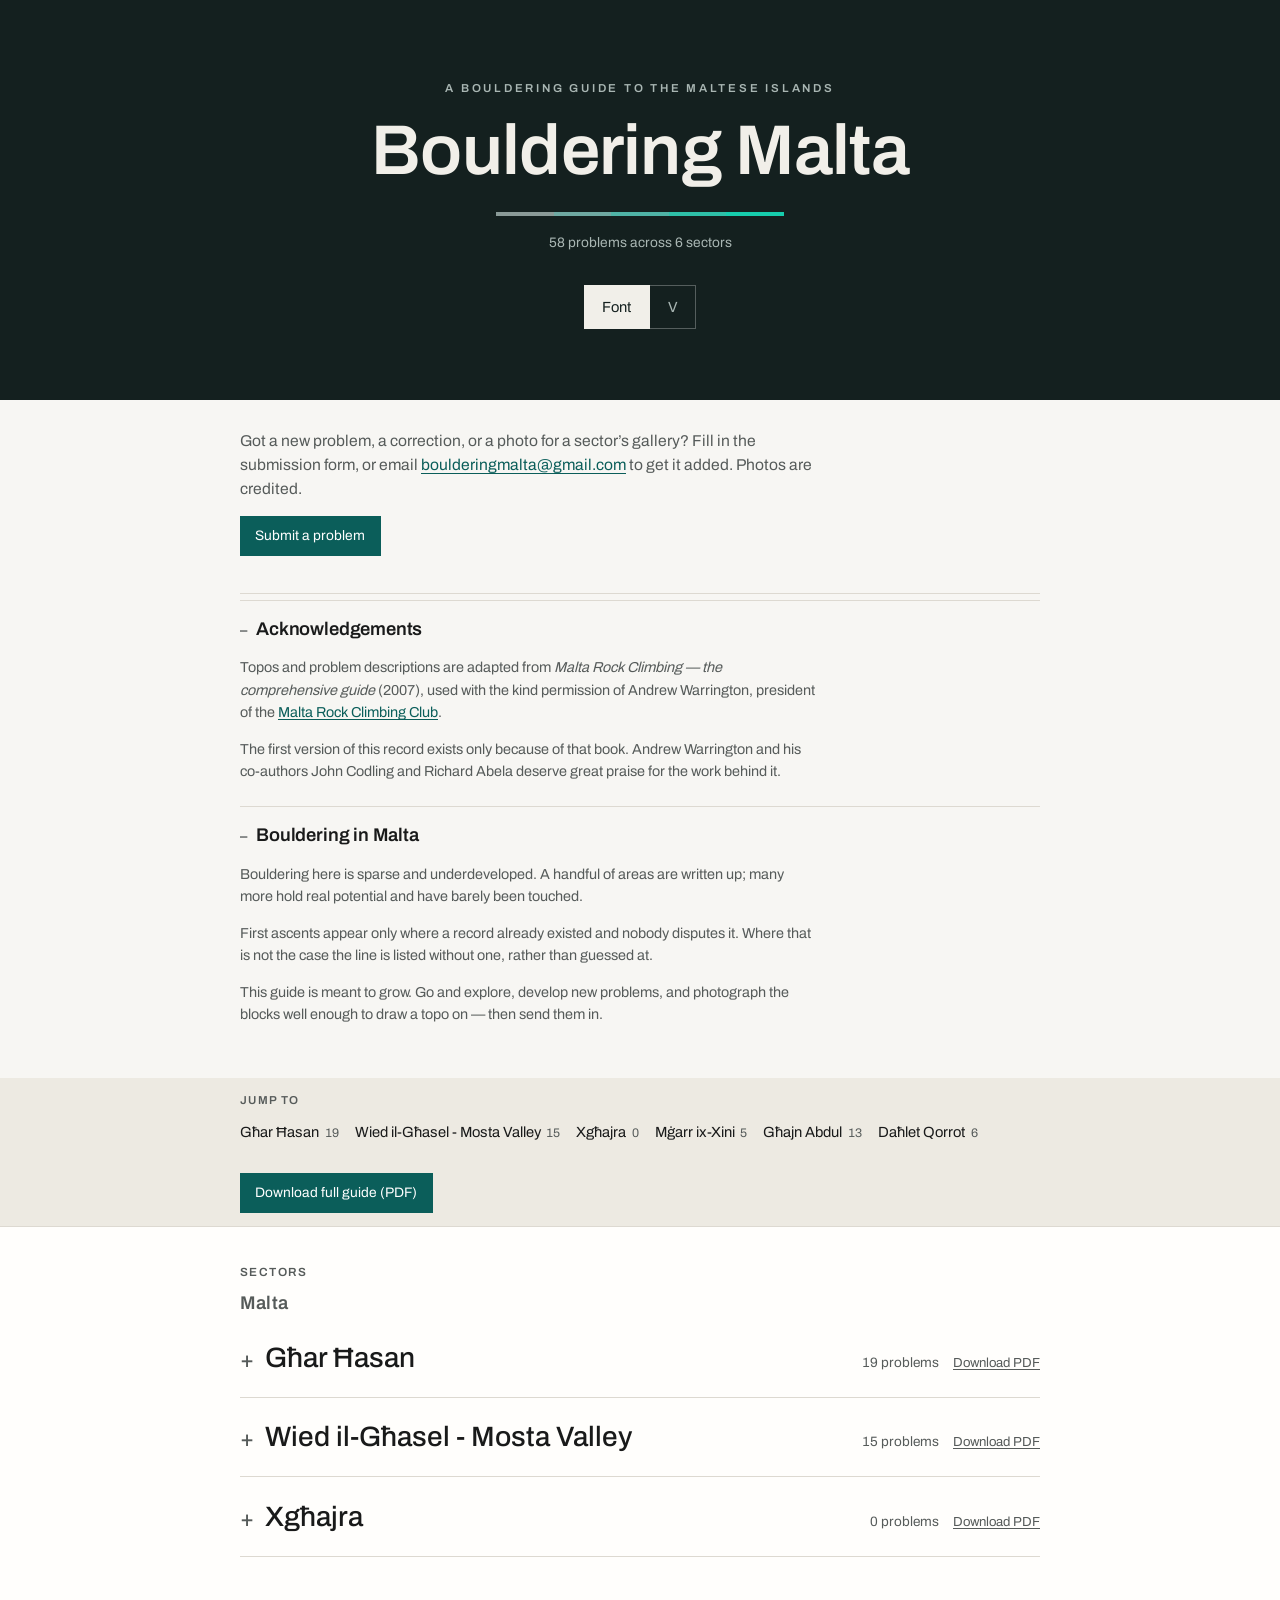
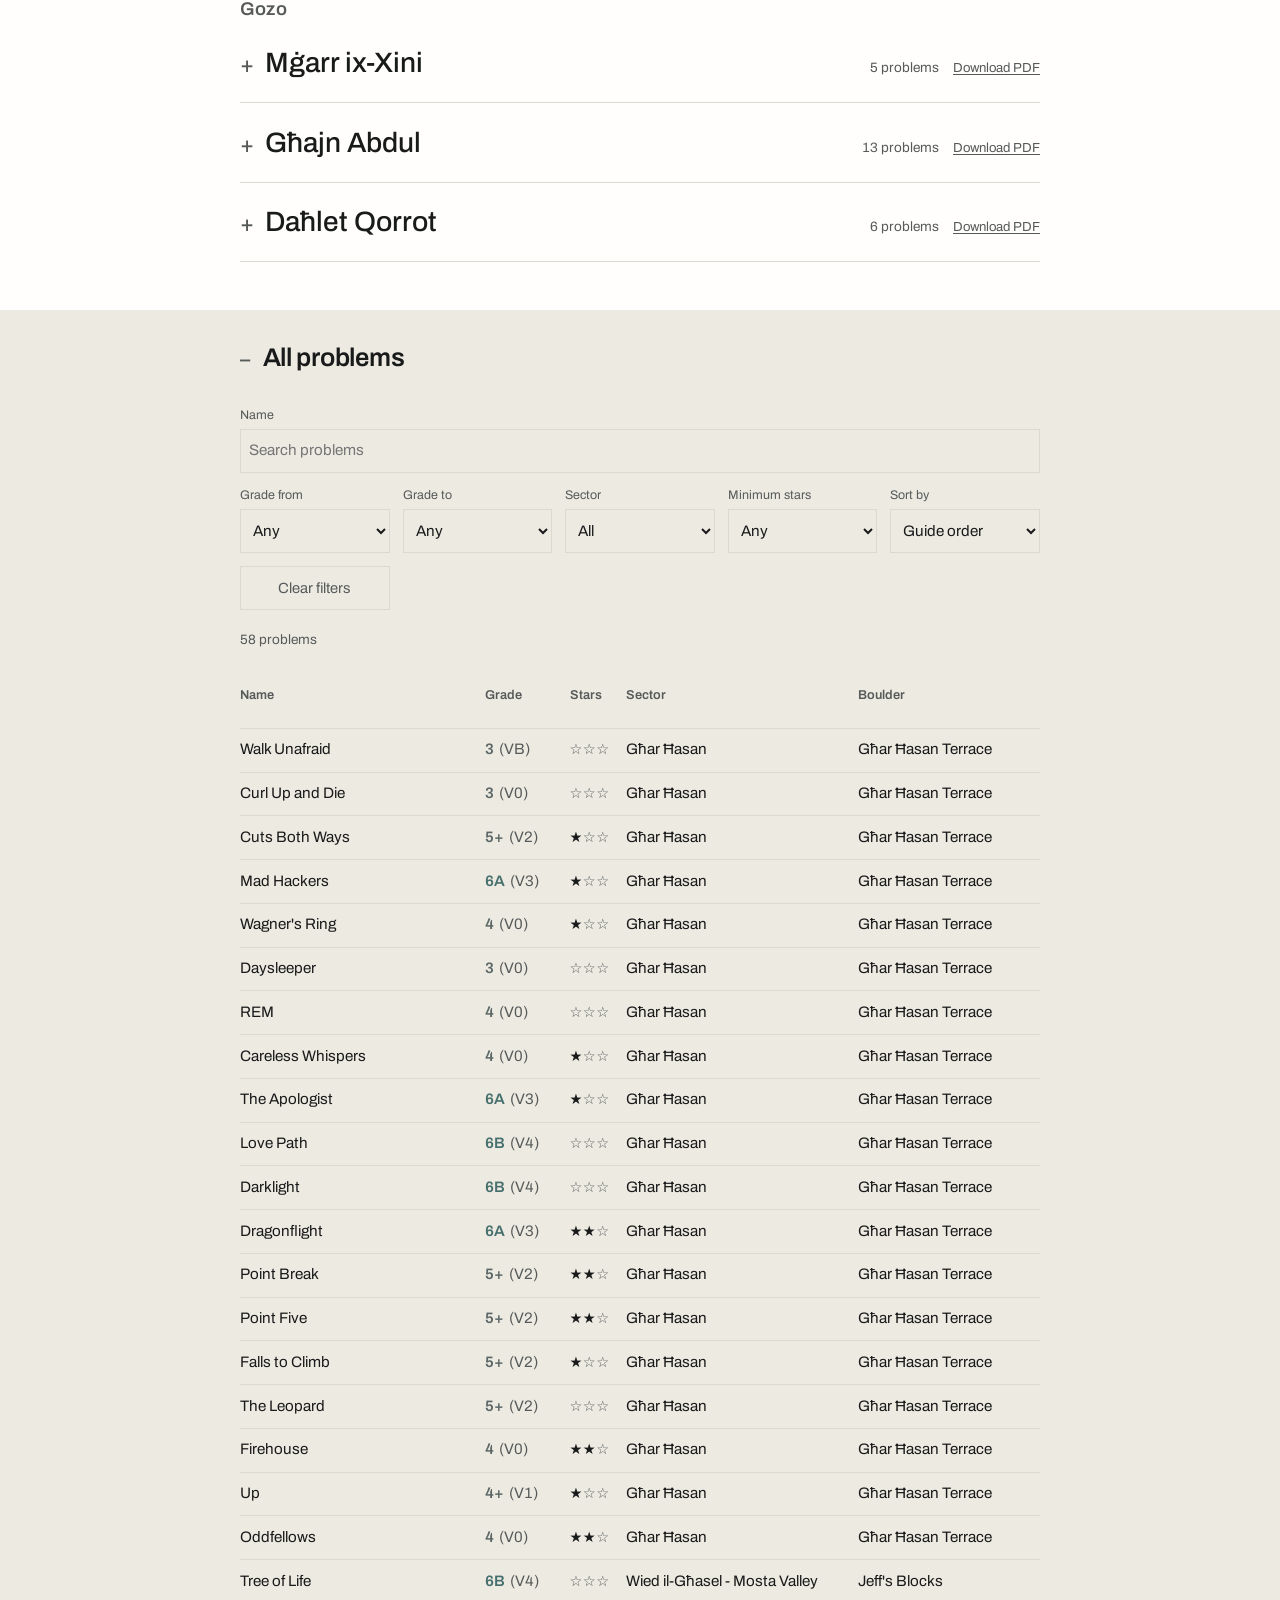
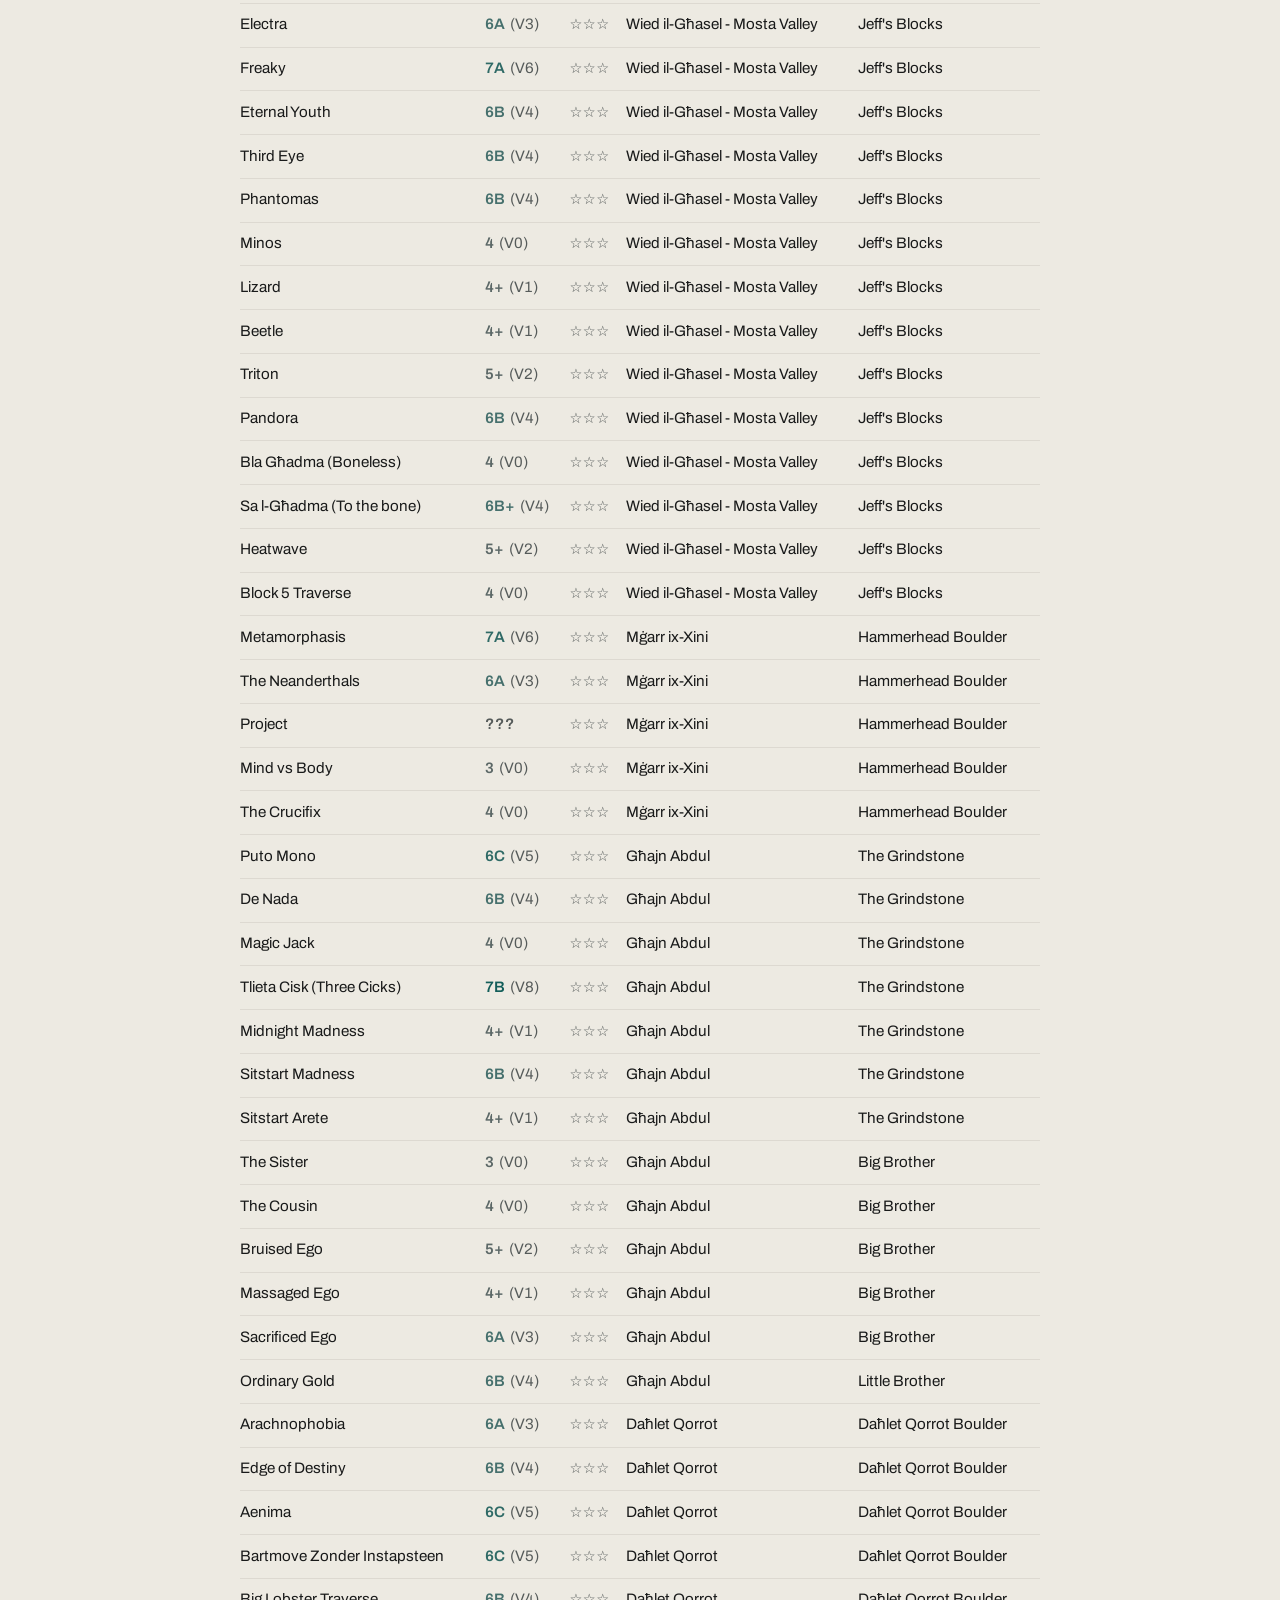
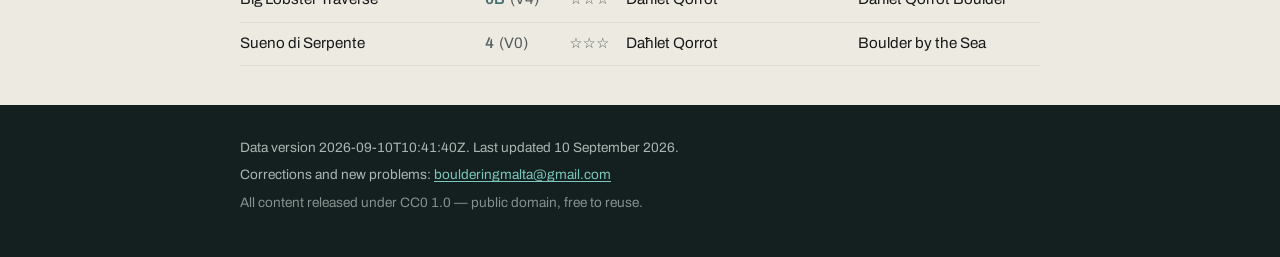
==== commit a894bcf1: "Thing" ====
--- a/index.html
+++ b/index.html
@@ -8,7 +8,7 @@
 <meta name="theme-color" content="#14201f">
 <link rel="preload" href="fonts/archivo-latin.woff2" as="font" type="font/woff2" crossorigin>
 <link rel="preload" href="fonts/archivo-latin-ext.woff2" as="font" type="font/woff2" crossorigin>
-<link rel="stylesheet" href="css/style.css">
+<link rel="stylesheet" href="css/style.css?v=2026-09-14">
 <link rel="stylesheet" href="css/print.css" media="print">
 </head>
 <body class="grade-font">
--- a/css/style.css
+++ b/css/style.css
@@ -208,7 +208,7 @@
 
 /* ---------- masthead ---------- */
 
-.masthead { padding-top: 0; padding-bottom: 2.6rem; text-align: center; }
+.masthead { padding-top: 4rem; padding-bottom: 3.4rem; text-align: center; }
 
 /* Centring the title means centring what sits under it, or the block reads as
    two different layouts stacked. The measure still applies — it is just
@@ -246,6 +246,7 @@
 .masthead-count:empty { display: none; }
 
 .hero { margin: 0 0 1.6rem; }
+.hero:empty { display: none; }
 .hero img { border-radius: 2px; }
 
 .masthead h1 {
@@ -835,7 +836,8 @@
   :root { --pad: 2rem; }
 
   .masthead {
-    padding-top: 1rem;
+    padding-top: 5rem;
+    padding-bottom: 4.4rem;
   }
   .climb-photos figure { width: 10rem; }
 }
